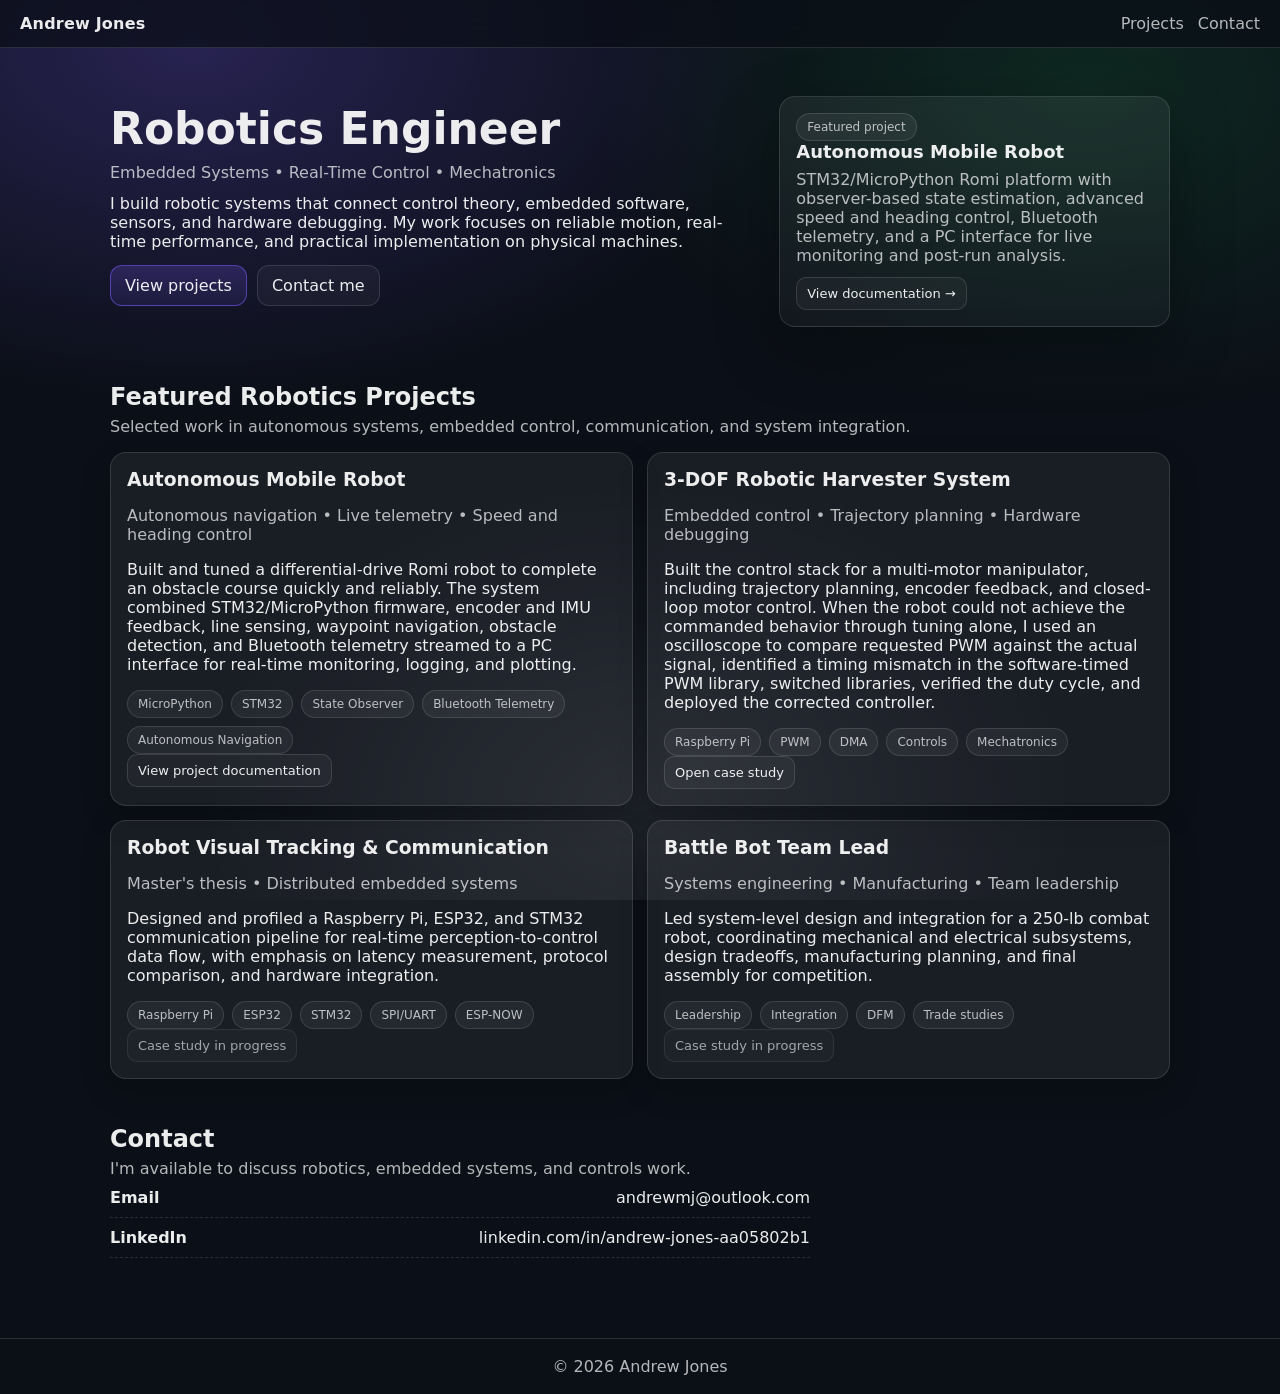
==== index.html @ 6e45a494 "updated files" ====
<!doctype html>
<html lang="en">
<head>
  <meta charset="utf-8" />
  <meta name="viewport" content="width=device-width, initial-scale=1" />
  <title>Andrew Jones — Robotics Engineer</title>
  <meta name="description" content="Andrew Jones robotics portfolio covering embedded systems, real-time control, autonomous mobile robots, and mechatronics projects." />
  <link rel="icon" href="favicon.svg" type="image/svg+xml" />
  <link rel="stylesheet" href="styles.css" />
  <style>
    .project-link,
    .hero-card-link {
      color: inherit;
      text-decoration: none;
      display: block;
      cursor: pointer;
      transition: transform 180ms ease, border-color 180ms ease, background 180ms ease, box-shadow 180ms ease;
    }

    .project-link:hover,
    .project-link:focus-visible,
    .hero-card-link:hover,
    .hero-card-link:focus-visible {
      transform: translateY(-6px);
      border-color: rgba(255, 255, 255, 0.28);
      background: rgba(255, 255, 255, 0.08);
      box-shadow: 0 18px 45px rgba(0, 0, 0, 0.28);
      outline: none;
    }

    .project-link .btn,
    .hero-card-link .btn {
      pointer-events: none;
    }
  </style>
  <script defer src="site.js"></script>
</head>
<body>
  <header class="nav">
    <a class="brand" href="./">Andrew Jones</a>
    <nav class="navlinks" aria-label="Primary navigation">
      <a href="#projects">Projects</a>
      <a href="#contact">Contact</a>
    </nav>
  </header>

  <main>
    <section class="hero">
      <div class="hero-text">
        <h1>Robotics Engineer</h1>
        <p class="subhead">Embedded Systems • Real-Time Control • Mechatronics</p>
        <p class="lede">
          I build robotic systems that connect control theory, embedded software, sensors, and hardware debugging.
          My work focuses on reliable motion, real-time performance, and practical implementation on physical machines.
        </p>
        <div class="cta-row">
          <a class="btn primary" href="#projects">View projects</a>
          <a class="btn" href="mailto:andrewmj@outlook.com">Contact me</a>
        </div>
      </div>
      <a class="hero-card hero-card-link" href="https://term-project-me-405.readthedocs.io/en/latest/index.html" target="_blank" rel="noopener noreferrer" aria-label="View autonomous mobile robot documentation">
        <div class="pill">Featured project</div>
        <h2 class="card-title">Autonomous Mobile Robot</h2>
        <p class="card-body">
          STM32/MicroPython Romi platform with observer-based state estimation, advanced speed and heading control,
          Bluetooth telemetry, and a PC interface for live monitoring and post-run analysis.
        </p>
        <span class="btn small">View documentation →</span>
      </a>
    </section>

    <section id="projects" class="section">
      <div class="section-head">
        <h2>Featured Robotics Projects</h2>
        <p class="muted">Selected work in autonomous systems, embedded control, communication, and system integration.</p>
      </div>

      <div class="grid">
        <a class="project featured-project project-link" href="https://term-project-me-405.readthedocs.io/en/latest/index.html" target="_blank" rel="noopener noreferrer" aria-label="View autonomous mobile robot documentation">
          <div class="project-top">
            <h3>Autonomous Mobile Robot</h3>
            <p class="muted">Autonomous navigation • Live telemetry • Speed and heading control</p>
          </div>
          <p>
            Built and tuned a differential-drive Romi robot to complete an obstacle course quickly and reliably.
            The system combined STM32/MicroPython firmware, encoder and IMU feedback, line sensing, waypoint navigation,
            obstacle detection, and Bluetooth telemetry streamed to a PC interface for real-time monitoring, logging, and plotting.
          </p>
          <div class="tags">
            <span>MicroPython</span><span>STM32</span><span>State Observer</span><span>Bluetooth Telemetry</span><span>Autonomous Navigation</span>
          </div>
          <span class="btn small">View project documentation</span>
        </a>

        <a class="project project-link" href="harvester.html" aria-label="Open 3-DOF robotic harvester case study">
          <div class="project-top">
            <h3>3-DOF Robotic Harvester System</h3>
            <p class="muted">Embedded control • Trajectory planning • Hardware debugging</p>
          </div>
          <p>
            Built the control stack for a multi-motor manipulator, including trajectory planning, encoder feedback,
            and closed-loop motor control. When the robot could not achieve the commanded behavior through tuning alone,
            I used an oscilloscope to compare requested PWM against the actual signal, identified a timing mismatch in the
            software-timed PWM library, switched libraries, verified the duty cycle, and deployed the corrected controller.
          </p>
          <div class="tags">
            <span>Raspberry Pi</span><span>PWM</span><span>DMA</span><span>Controls</span><span>Mechatronics</span>
          </div>
          <span class="btn small">Open case study</span>
        </a>

        <article class="project">
          <div class="project-top">
            <h3>Robot Visual Tracking & Communication</h3>
            <p class="muted">Master's thesis • Distributed embedded systems</p>
          </div>
          <p>
            Designed and profiled a Raspberry Pi, ESP32, and STM32 communication pipeline for real-time perception-to-control
            data flow, with emphasis on latency measurement, protocol comparison, and hardware integration.
          </p>
          <div class="tags">
            <span>Raspberry Pi</span><span>ESP32</span><span>STM32</span><span>SPI/UART</span><span>ESP-NOW</span>
          </div>
          <a class="btn small disabled" href="#" aria-disabled="true">Case study in progress</a>
        </article>

        <article class="project">
          <div class="project-top">
            <h3>Battle Bot Team Lead</h3>
            <p class="muted">Systems engineering • Manufacturing • Team leadership</p>
          </div>
          <p>
            Led system-level design and integration for a 250-lb combat robot, coordinating mechanical and electrical
            subsystems, design tradeoffs, manufacturing planning, and final assembly for competition.
          </p>
          <div class="tags">
            <span>Leadership</span><span>Integration</span><span>DFM</span><span>Trade studies</span>
          </div>
          <a class="btn small disabled" href="#" aria-disabled="true">Case study in progress</a>
        </article>
      </div>
    </section>

    <section id="contact" class="section">
      <div class="section-head">
        <h2>Contact</h2>
        <p class="muted">I'm available to discuss robotics, embedded systems, and controls work.</p>
      </div>
      <div class="contact">
        <div class="contact-row"><span class="label">Email</span><a href="mailto:andrewmj@outlook.com">andrewmj@outlook.com</a></div>
        <div class="contact-row"><span class="label">LinkedIn</span><a href="https://www.linkedin.com/in/andrew-jones-aa05802b1/" target="_blank" rel="noopener noreferrer">linkedin.com/in/andrew-jones-aa05802b1</a></div>
      </div>
    </section>
  </main>

  <footer class="footer">
    <span class="muted">© <span id="year"></span> Andrew Jones</span>
  </footer>
</body>
</html>
---- styles.css ----
:root{
  --bg: #0b0f17;
  --panel: rgba(255,255,255,.06);
  --panel2: rgba(255,255,255,.09);
  --text: rgba(255,255,255,.92);
  --muted: rgba(255,255,255,.70);
  --border: rgba(255,255,255,.12);
  --accent: #7c5cff;
  --accent2: #22c55e;
  --shadow: 0 20px 60px rgba(0,0,0,.35);
}

*{ box-sizing: border-box; }
html,body{ height: 100%; }
body{
  margin: 0;
  font-family: ui-sans-serif, system-ui, -apple-system, Segoe UI, Roboto, Helvetica, Arial, "Apple Color Emoji", "Segoe UI Emoji";
  color: var(--text);
  background:
    radial-gradient(1000px 600px at 15% 5%, rgba(124,92,255,.25), transparent 60%),
    radial-gradient(900px 600px at 85% 10%, rgba(34,197,94,.14), transparent 55%),
    radial-gradient(800px 600px at 50% 90%, rgba(255,255,255,.08), transparent 55%),
    var(--bg);
  background-repeat: no-repeat;
  background-attachment: fixed;
  background-size: 100vw 100vh, 100vw 100vh, 100vw 100vh, auto;
  min-height: 100%;
}

a{ color: inherit; text-decoration: none; }
a:hover{ text-decoration: underline; }

.nav{
  position: sticky;
  top: 0;
  z-index: 20;
  display: flex;
  align-items: center;
  justify-content: space-between;
  padding: 14px 20px;
  border-bottom: 1px solid var(--border);
  background: rgba(11,15,23,.72);
  backdrop-filter: blur(14px);
}
.brand{ font-weight: 700; letter-spacing: .2px; }
.navlinks{ display: flex; gap: 14px; }
.navlinks a{ color: var(--muted); }
.navlinks a:hover{ color: var(--text); text-decoration: none; }

main{ max-width: 1100px; margin: 0 auto; padding: 26px 20px 80px; }

.hero{
  display: grid;
  grid-template-columns: 1.25fr .75fr;
  gap: 18px;
  align-items: start;
  padding: 22px 0 10px;
}
.hero-tight{ padding-top: 12px; }
@media (max-width: 900px){
  .hero{ grid-template-columns: 1fr; }
}

h1{ margin: 10px 0 10px; font-size: 44px; line-height: 1.06; }
@media (max-width: 520px){
  h1{ font-size: 36px; }
}

.subhead{ margin: 0 0 12px; color: var(--muted); }
.lede{ margin: 0; color: var(--text); max-width: 62ch; }

.hero-card{
  border: 1px solid var(--border);
  background: linear-gradient(180deg, var(--panel), rgba(255,255,255,.03));
  border-radius: 16px;
  padding: 16px;
  box-shadow: var(--shadow);
}

.section{ margin-top: 46px; }
.section-head h2{ margin: 0 0 6px; font-size: 24px; }
.section-head p{ margin: 0; }

.grid{
  margin-top: 16px;
  display: grid;
  grid-template-columns: repeat(2, minmax(0,1fr));
  gap: 14px;
}
@media (max-width: 860px){
  .grid{ grid-template-columns: 1fr; }
}

.project, .panel{
  border: 1px solid var(--border);
  background: var(--panel);
  border-radius: 16px;
  padding: 16px;
}
.project{ box-shadow: 0 12px 30px rgba(0,0,0,.18); }
.project-top{ margin-bottom: 8px; }
.project-top h3{ margin: 0 0 4px; }

.card-title{ margin: 0 0 8px; font-size: 18px; }
.card-body{ margin: 0 0 12px; color: var(--muted); }

.pill{
  display: inline-flex;
  align-items: center;
  gap: 8px;
  padding: 6px 10px;
  border: 1px solid var(--border);
  border-radius: 999px;
  background: rgba(255,255,255,.06);
  color: var(--muted);
  font-size: 12px;
}

.tags{
  margin-top: 10px;
  display: flex;
  flex-wrap: wrap;
  gap: 8px;
}
.tags span{
  font-size: 12px;
  padding: 6px 10px;
  border-radius: 999px;
  border: 1px solid var(--border);
  background: rgba(255,255,255,.05);
  color: var(--muted);
}

.btn{
  display: inline-flex;
  align-items: center;
  justify-content: center;
  padding: 10px 14px;
  border-radius: 12px;
  border: 1px solid var(--border);
  background: rgba(255,255,255,.04);
  color: var(--text);
  text-decoration: none;
  cursor: pointer;
}
.btn:hover{ background: rgba(255,255,255,.07); text-decoration: none; }
.btn.primary{
  border-color: rgba(124,92,255,.55);
  background: linear-gradient(180deg, rgba(124,92,255,.22), rgba(124,92,255,.10));
}
.btn.small{ padding: 8px 10px; border-radius: 10px; font-size: 13px; }
.btn.disabled{ opacity: .55; pointer-events: none; }

.cta-row{ display: flex; gap: 10px; flex-wrap: wrap; margin-top: 14px; }

.muted{ color: var(--muted); }
.small{ font-size: 13px; }

.footer{
  border-top: 1px solid var(--border);
  padding: 18px 20px;
  text-align: center;
  background: rgba(11,15,23,.55);
}

.contact{ max-width: 700px; }
.contact-row{ display: flex; justify-content: space-between; padding: 10px 0; border-bottom: 1px dashed rgba(255,255,255,.12); }
.label{ font-weight: 600; }

.two-col{ display: grid; grid-template-columns: repeat(2, minmax(0,1fr)); gap: 14px; margin-top: 16px; }
@media (max-width: 860px){ .two-col{ grid-template-columns: 1fr; } }

.bullets{ margin: 0; padding-left: 18px; color: var(--muted); }
.bullets li{ margin: 8px 0; }

.row{ display: flex; gap: 10px; align-items: center; flex-wrap: wrap; }
.row-between{ display: flex; justify-content: space-between; align-items: center; gap: 12px; flex-wrap: wrap; }

.video{
  width: 100%;
  margin-top: 10px;
  border-radius: 14px;
  border: 1px solid var(--border);
  background: rgba(0,0,0,.25);
}

.gallery{
  margin-top: 12px;
  display: grid;
  grid-template-columns: repeat(3, minmax(0,1fr));
  gap: 10px;
}
@media (max-width: 900px){ .gallery{ grid-template-columns: repeat(2, minmax(0,1fr)); } }
@media (max-width: 520px){ .gallery{ grid-template-columns: 1fr; } }

.thumb{
  border-radius: 14px;
  overflow: hidden;
  border: 1px solid var(--border);
  background: rgba(255,255,255,.03);
  cursor: zoom-in;
  min-height: 120px;
  display: grid;
  place-items: center;
}
.thumb canvas, .thumb img{ width: 100%; height: auto; display: block; }
.thumb .thumbcap{ padding: 8px 10px; font-size: 12px; color: var(--muted); border-top: 1px solid rgba(255,255,255,.10); }

.modal{ position: fixed; inset: 0; display: none; }
.modal[aria-hidden="false"]{ display: block; }
.modal-backdrop{ position: absolute; inset: 0; background: rgba(0,0,0,.55); }
.modal-content{
  position: relative;
  max-width: min(1100px, 92vw);
  margin: 6vh auto;
  background: rgba(11,15,23,.92);
  border: 1px solid var(--border);
  border-radius: 16px;
  padding: 14px;
  box-shadow: var(--shadow);
}
.modal-content img{ width: 100%; height: auto; border-radius: 12px; border: 1px solid rgba(255,255,255,.10); background: rgba(0,0,0,.2); }
.modal-close{
  position: absolute;
  top: 10px;
  right: 10px;
  width: 40px;
  height: 40px;
  border-radius: 12px;
  border: 1px solid var(--border);
  background: rgba(255,255,255,.06);
  color: var(--text);
  font-size: 22px;
  cursor: pointer;
}
.modal-close:hover{ background: rgba(255,255,255,.10); }

.gallery-grid{
  margin-top: 12px;
  display: grid;
  grid-template-columns: repeat(3, minmax(0,1fr));
  gap: 14px;
}
@media (max-width: 900px){ .gallery-grid{ grid-template-columns: repeat(2, minmax(0,1fr)); } }
@media (max-width: 520px){ .gallery-grid{ grid-template-columns: 1fr; } }

.gallery-item{
  border: 1px solid var(--border);
  border-radius: 12px;
  overflow: hidden;
  background: rgba(255,255,255,.03);
  display: flex;
  flex-direction: column;
}

.gallery-item img{
  width: 100%;
  height: 180px;
  object-fit: cover;
  display: block;
}

.gallery-caption{
  padding: 10px;
  font-size: 12px;
  line-height: 1.5;
  color: var(--muted);
  flex-grow: 1;
  display: flex;
  align-items: center;
}

.gallery-caption b{
  color: var(--text);
}

/* Harvester case study additions */
.case-kicker {
  color: #5eead4;
  font-weight: 800;
  letter-spacing: .11em;
  text-transform: uppercase;
  font-size: .78rem;
  margin-bottom: .85rem;
}

.hero-proof {
  display: grid;
  grid-template-columns: repeat(4, minmax(0, 1fr));
  gap: .75rem;
  margin-top: 1.25rem;
}

.proof-card {
  border: 1px solid var(--border);
  border-radius: 16px;
  padding: 1rem;
  background: rgba(255,255,255,.035);
}

.proof-num {
  display: block;
  color: #5eead4;
  font-size: 1.55rem;
  font-weight: 850;
  line-height: 1;
}

.proof-label {
  display: block;
  margin-top: .35rem;
  color: var(--muted);
  font-size: .85rem;
}

.case-banner {
  display: grid;
  grid-template-columns: 1.1fr .9fr;
  gap: 1rem;
  align-items: stretch;
  margin-top: 1.25rem;
}

.case-banner img,
.case-media img,
.diagram-img {
  width: 100%;
  height: auto;
  display: block;
  border-radius: 16px;
  border: 1px solid var(--border);
  background: rgba(255,255,255,.02);
}

.case-banner .panel { margin: 0; }

.impact-grid {
  display: grid;
  grid-template-columns: repeat(3, minmax(0, 1fr));
  gap: 1rem;
  margin-top: 16px;
}

.impact-card {
  border: 1px solid var(--border);
  border-radius: 18px;
  background: rgba(255,255,255,.035);
  padding: 1.15rem;
}

.impact-card h3 { margin-top: 0; }

.role-list { display: grid; gap: .7rem; }

.role-item {
  display: grid;
  grid-template-columns: 160px 1fr;
  gap: 1rem;
  padding: .9rem;
  border: 1px solid var(--border);
  border-radius: 14px;
  background: rgba(255,255,255,.025);
}

.role-item b { color: #5eead4; }

.diagram-panel { overflow: hidden; }
.diagram-panel .diagram-img { padding: 0; }

.code-callout {
  display: grid;
  grid-template-columns: 1fr 1fr;
  gap: 1rem;
  align-items: start;
}

pre.code-snippet {
  margin: 0;
  padding: 1rem;
  overflow-x: auto;
  border: 1px solid var(--border);
  border-radius: 16px;
  background: rgba(0,0,0,.33);
  color: #e7f5ff;
  font-size: .88rem;
  line-height: 1.45;
}

.timeline {
  display: grid;
  grid-template-columns: repeat(5, minmax(0, 1fr));
  gap: .75rem;
  margin-top: .75rem;
}

.timeline-step {
  padding: .9rem;
  border: 1px solid var(--border);
  border-radius: 14px;
  background: linear-gradient(180deg, rgba(94,234,212,.08), rgba(255,255,255,.02));
}

.timeline-step span {
  color: #5eead4;
  font-weight: 800;
}

.media-actions {
  display: flex;
  flex-wrap: wrap;
  gap: .65rem;
  margin: .85rem 0 1rem;
}

.media-gallery {
  display: grid;
  grid-template-columns: repeat(auto-fit, minmax(190px, 1fr));
  gap: .85rem;
}

.thumbcap {
  padding: .7rem;
  color: var(--muted);
  font-size: .86rem;
}

.btn.disabled,
.btn[disabled] {
  opacity: .65;
  cursor: wait;
}

@media (max-width: 900px) {
  .hero-proof,
  .impact-grid,
  .timeline,
  .case-banner,
  .code-callout {
    grid-template-columns: 1fr;
  }

  .role-item { grid-template-columns: 1fr; }
}
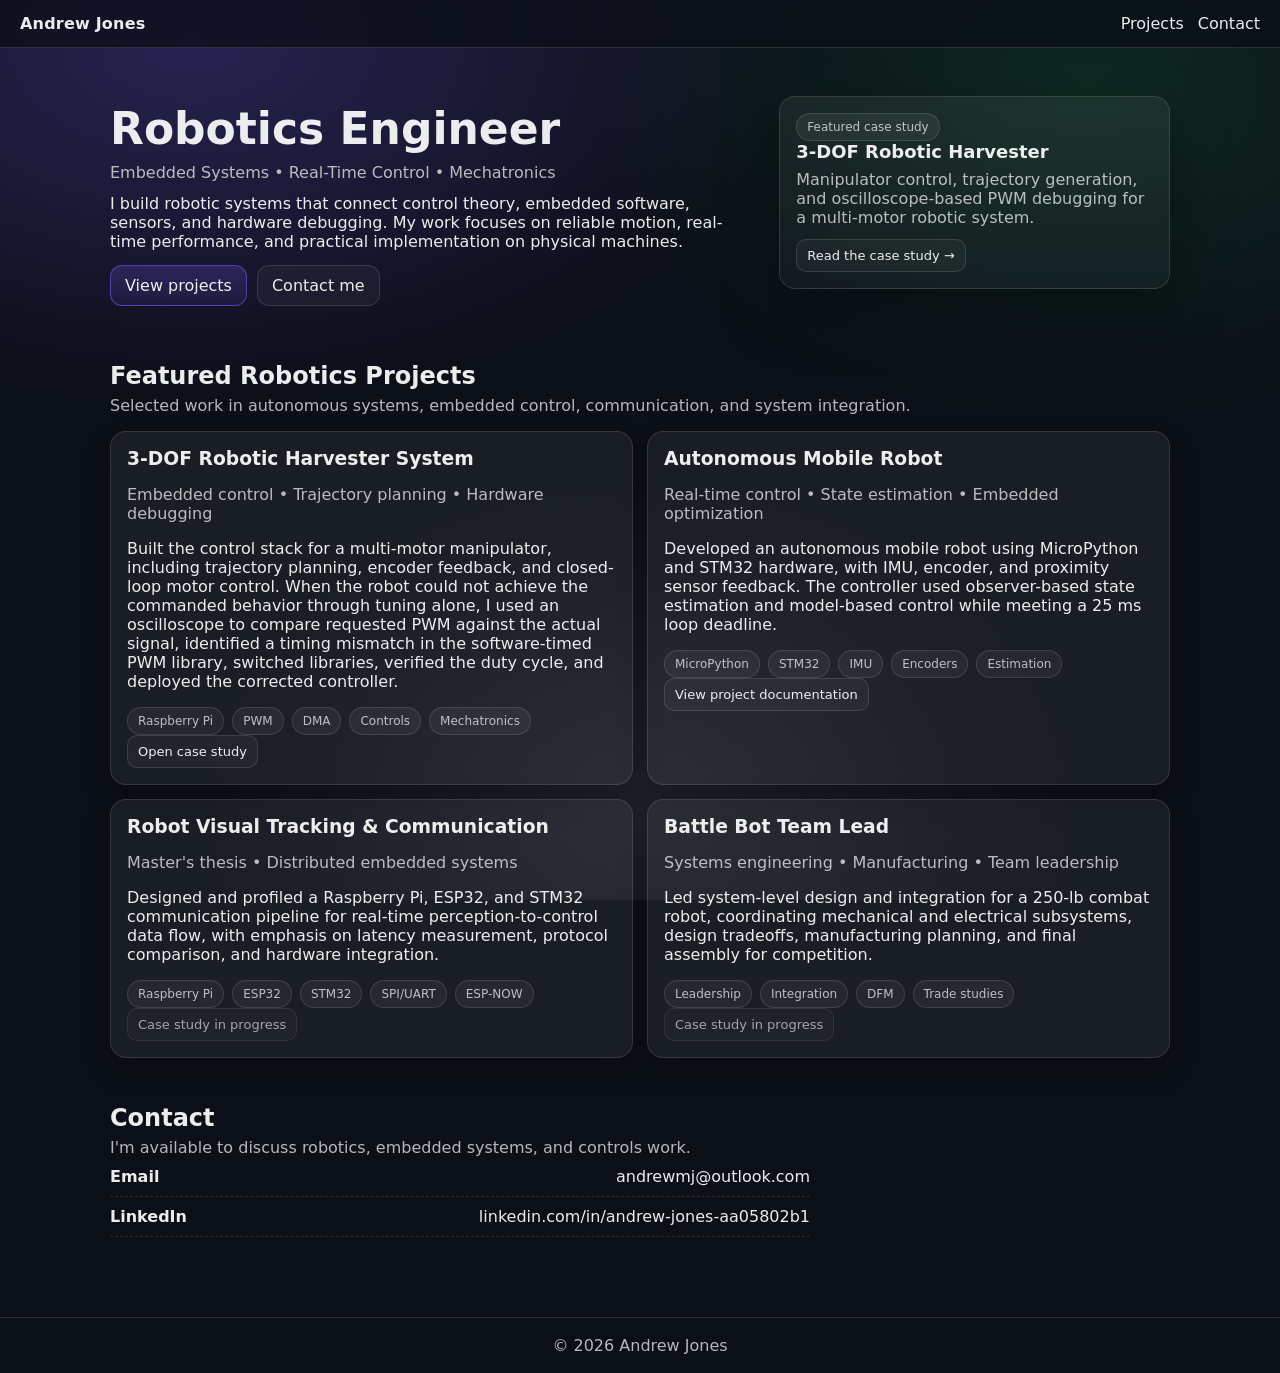
==== commit f94a1964: "updated files" ====
--- a/index.html
+++ b/index.html
@@ -3,36 +3,10 @@
 <head>
   <meta charset="utf-8" />
   <meta name="viewport" content="width=device-width, initial-scale=1" />
-  <title>Andrew Jones — Robotics Engineer</title>
+  <title>Andrew Jones — Robotics Portfolio</title>
   <meta name="description" content="Andrew Jones robotics portfolio covering embedded systems, real-time control, autonomous mobile robots, and mechatronics projects." />
   <link rel="icon" href="favicon.svg" type="image/svg+xml" />
   <link rel="stylesheet" href="styles.css" />
-  <style>
-    .project-link,
-    .hero-card-link {
-      color: inherit;
-      text-decoration: none;
-      display: block;
-      cursor: pointer;
-      transition: transform 180ms ease, border-color 180ms ease, background 180ms ease, box-shadow 180ms ease;
-    }
-
-    .project-link:hover,
-    .project-link:focus-visible,
-    .hero-card-link:hover,
-    .hero-card-link:focus-visible {
-      transform: translateY(-6px);
-      border-color: rgba(255, 255, 255, 0.28);
-      background: rgba(255, 255, 255, 0.08);
-      box-shadow: 0 18px 45px rgba(0, 0, 0, 0.28);
-      outline: none;
-    }
-
-    .project-link .btn,
-    .hero-card-link .btn {
-      pointer-events: none;
-    }
-  </style>
   <script defer src="site.js"></script>
 </head>
 <body>
@@ -58,15 +32,14 @@
           <a class="btn" href="mailto:andrewmj@outlook.com">Contact me</a>
         </div>
       </div>
-      <a class="hero-card hero-card-link" href="https://term-project-me-405.readthedocs.io/en/latest/index.html" target="_blank" rel="noopener noreferrer" aria-label="View autonomous mobile robot documentation">
-        <div class="pill">Featured project</div>
-        <h2 class="card-title">Autonomous Mobile Robot</h2>
+      <div class="hero-card">
+        <div class="pill">Featured case study</div>
+        <h2 class="card-title">3-DOF Robotic Harvester</h2>
         <p class="card-body">
-          STM32/MicroPython Romi platform with observer-based state estimation, advanced speed and heading control,
-          Bluetooth telemetry, and a PC interface for live monitoring and post-run analysis.
+          Manipulator control, trajectory generation, and oscilloscope-based PWM debugging for a multi-motor robotic system.
         </p>
-        <span class="btn small">View documentation →</span>
-      </a>
+        <a class="btn small" href="harvester.html">Read the case study →</a>
+      </div>
     </section>
 
     <section id="projects" class="section">
@@ -76,23 +49,7 @@
       </div>
 
       <div class="grid">
-        <a class="project featured-project project-link" href="https://term-project-me-405.readthedocs.io/en/latest/index.html" target="_blank" rel="noopener noreferrer" aria-label="View autonomous mobile robot documentation">
-          <div class="project-top">
-            <h3>Autonomous Mobile Robot</h3>
-            <p class="muted">Autonomous navigation • Live telemetry • Speed and heading control</p>
-          </div>
-          <p>
-            Built and tuned a differential-drive Romi robot to complete an obstacle course quickly and reliably.
-            The system combined STM32/MicroPython firmware, encoder and IMU feedback, line sensing, waypoint navigation,
-            obstacle detection, and Bluetooth telemetry streamed to a PC interface for real-time monitoring, logging, and plotting.
-          </p>
-          <div class="tags">
-            <span>MicroPython</span><span>STM32</span><span>State Observer</span><span>Bluetooth Telemetry</span><span>Autonomous Navigation</span>
-          </div>
-          <span class="btn small">View project documentation</span>
-        </a>
-
-        <a class="project project-link" href="harvester.html" aria-label="Open 3-DOF robotic harvester case study">
+        <article class="project">
           <div class="project-top">
             <h3>3-DOF Robotic Harvester System</h3>
             <p class="muted">Embedded control • Trajectory planning • Hardware debugging</p>
@@ -106,8 +63,24 @@
           <div class="tags">
             <span>Raspberry Pi</span><span>PWM</span><span>DMA</span><span>Controls</span><span>Mechatronics</span>
           </div>
-          <span class="btn small">Open case study</span>
-        </a>
+          <a class="btn small" href="harvester.html">Open case study</a>
+        </article>
+
+        <article class="project">
+          <div class="project-top">
+            <h3>Autonomous Mobile Robot</h3>
+            <p class="muted">Real-time control • State estimation • Embedded optimization</p>
+          </div>
+          <p>
+            Developed an autonomous mobile robot using MicroPython and STM32 hardware, with IMU, encoder, and proximity
+            sensor feedback. The controller used observer-based state estimation and model-based control while meeting a
+            25 ms loop deadline.
+          </p>
+          <div class="tags">
+            <span>MicroPython</span><span>STM32</span><span>IMU</span><span>Encoders</span><span>Estimation</span>
+          </div>
+          <a class="btn small" href="https://term-project-me-405.readthedocs.io/en/latest/index.html" target="_blank" rel="noopener noreferrer">View project documentation</a>
+        </article>
 
         <article class="project">
           <div class="project-top">
--- a/styles.css
+++ b/styles.css
@@ -44,7 +44,7 @@
 }
 .brand{ font-weight: 700; letter-spacing: .2px; }
 .navlinks{ display: flex; gap: 14px; }
-.navlinks a{ color: var(--muted); }
+.navlinks a{ color: var(--text); }
 .navlinks a:hover{ color: var(--text); text-decoration: none; }
 
 main{ max-width: 1100px; margin: 0 auto; padding: 26px 20px 80px; }
@@ -441,3 +441,37 @@
 
   .role-item { grid-template-columns: 1fr; }
 }
+/* Clickable project cards */
+.project-link,
+.hero-card-link {
+  color: inherit;
+  text-decoration: none;
+  display: block;
+  cursor: pointer;
+  transition: transform 180ms ease, border-color 180ms ease, background 180ms ease, box-shadow 180ms ease;
+}
+
+.project-link:hover,
+.project-link:focus-visible,
+.hero-card-link:hover,
+.hero-card-link:focus-visible {
+  transform: translateY(-6px);
+  border-color: rgba(255, 255, 255, 0.28);
+  background: rgba(255, 255, 255, 0.08);
+  box-shadow: 0 18px 45px rgba(0, 0, 0, 0.28);
+  outline: none;
+  text-decoration: none;
+}
+
+.project-link:hover *,
+.project-link:focus-visible *,
+.hero-card-link:hover *,
+.hero-card-link:focus-visible * {
+  text-decoration: none;
+}
+
+.project-link .btn,
+.hero-card-link .btn {
+  pointer-events: none;
+}
+
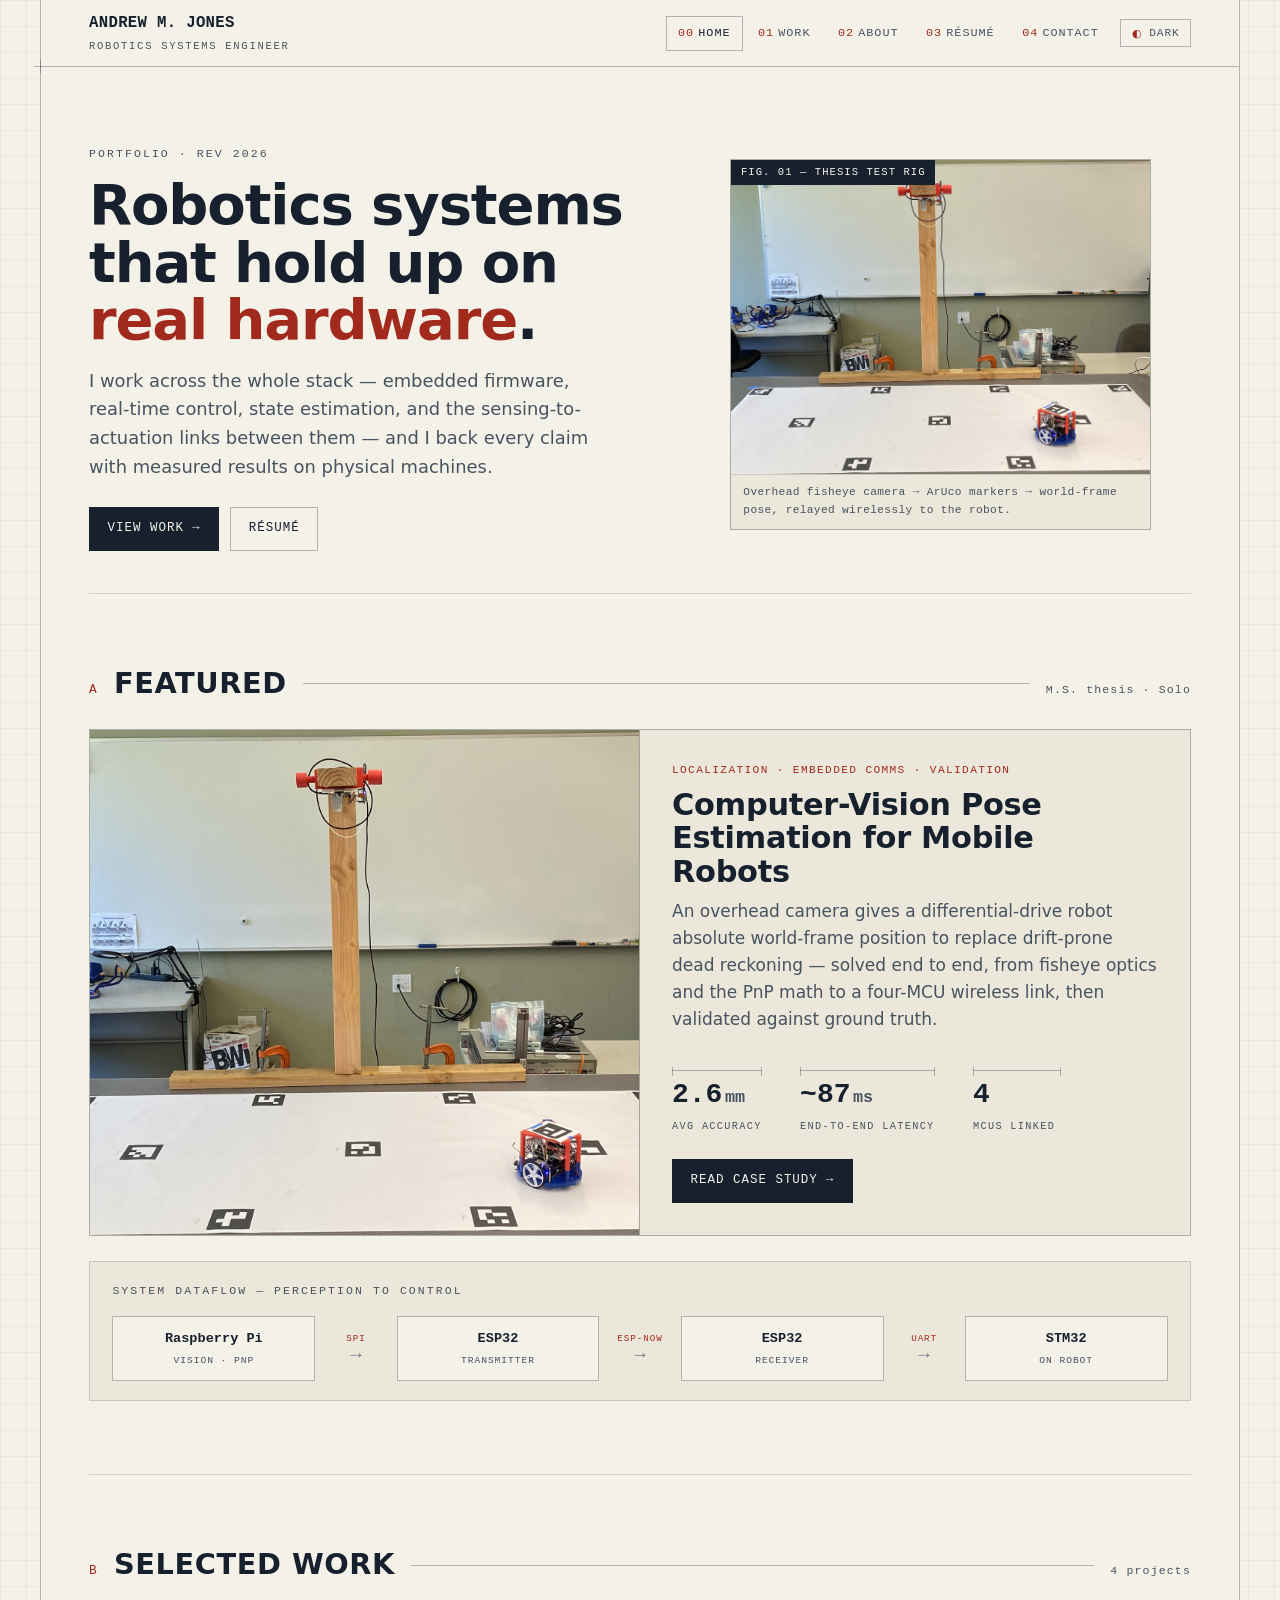
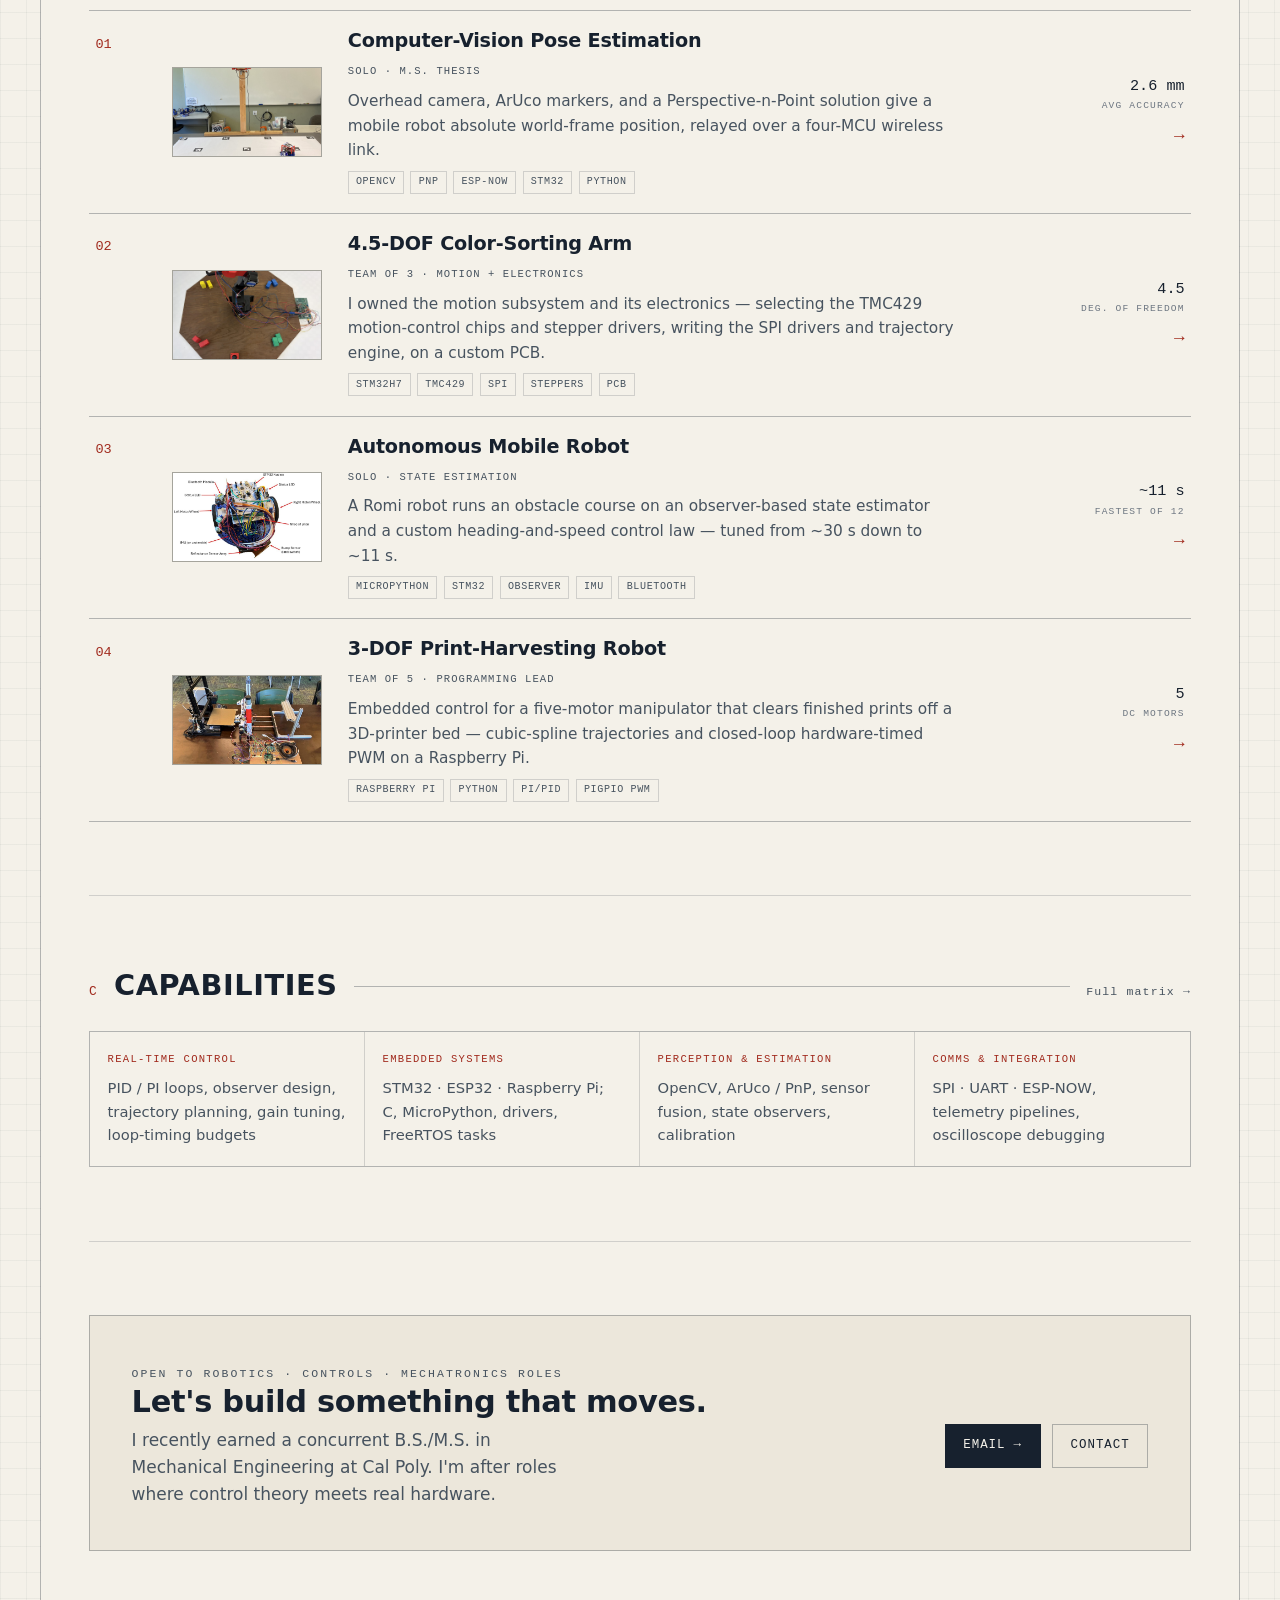
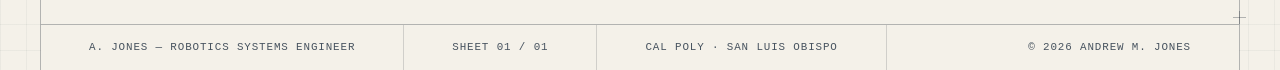
==== commit 7c8b0451: "Claude rebuild" ====
--- a/index.html
+++ b/index.html
@@ -3,131 +3,227 @@
 <head>
   <meta charset="utf-8" />
   <meta name="viewport" content="width=device-width, initial-scale=1" />
-  <title>Andrew Jones — Robotics Portfolio</title>
-  <meta name="description" content="Andrew Jones robotics portfolio covering embedded systems, real-time control, autonomous mobile robots, and mechatronics projects." />
+  <title>Andrew M. Jones — Robotics Systems Engineer</title>
+  <meta name="description" content="Andrew M. Jones is a robotics systems engineer working across embedded firmware, real-time control, state estimation, and sensing-to-actuation integration — validated on real hardware." />
   <link rel="icon" href="favicon.svg" type="image/svg+xml" />
-  <link rel="stylesheet" href="styles.css" />
-  <script defer src="site.js"></script>
+  <link rel="apple-touch-icon" href="apple-touch-icon.png" />
+  <link rel="stylesheet" href="assets/css/site.css" />
+  <script>
+    /* set theme before paint to avoid a flash */
+    (function () {
+      try {
+        var t = localStorage.getItem("theme");
+        if (t === "dark" || t === "light") document.documentElement.setAttribute("data-theme", t);
+      } catch (e) {}
+    })();
+  </script>
+  <script defer src="assets/js/site.js"></script>
 </head>
 <body>
-  <header class="nav">
-    <a class="brand" href="./">Andrew Jones</a>
-    <nav class="navlinks" aria-label="Primary navigation">
-      <a href="#projects">Projects</a>
-      <a href="#contact">Contact</a>
-    </nav>
-  </header>
-
-  <main>
-    <section class="hero">
-      <div class="hero-text">
-        <h1>Robotics Engineer</h1>
-        <p class="subhead">Embedded Systems • Real-Time Control • Mechatronics</p>
-        <p class="lede">
-          I build robotic systems that connect control theory, embedded software, sensors, and hardware debugging.
-          My work focuses on reliable motion, real-time performance, and practical implementation on physical machines.
-        </p>
-        <div class="cta-row">
-          <a class="btn primary" href="#projects">View projects</a>
-          <a class="btn" href="mailto:andrewmj@outlook.com">Contact me</a>
-        </div>
+  <a class="skip-link" href="#main">Skip to content</a>
+
+  <div class="sheet">
+    <header class="titleblock">
+      <div class="tb-id">
+        <span class="tb-name">Andrew M. Jones</span>
+        <span class="tb-role">Robotics Systems Engineer</span>
       </div>
-      <div class="hero-card">
-        <div class="pill">Featured case study</div>
-        <h2 class="card-title">3-DOF Robotic Harvester</h2>
-        <p class="card-body">
-          Manipulator control, trajectory generation, and oscilloscope-based PWM debugging for a multi-motor robotic system.
-        </p>
-        <a class="btn small" href="harvester.html">Read the case study →</a>
-      </div>
-    </section>
-
-    <section id="projects" class="section">
-      <div class="section-head">
-        <h2>Featured Robotics Projects</h2>
-        <p class="muted">Selected work in autonomous systems, embedded control, communication, and system integration.</p>
-      </div>
-
-      <div class="grid">
-        <article class="project">
-          <div class="project-top">
-            <h3>3-DOF Robotic Harvester System</h3>
-            <p class="muted">Embedded control • Trajectory planning • Hardware debugging</p>
-          </div>
-          <p>
-            Built the control stack for a multi-motor manipulator, including trajectory planning, encoder feedback,
-            and closed-loop motor control. When the robot could not achieve the commanded behavior through tuning alone,
-            I used an oscilloscope to compare requested PWM against the actual signal, identified a timing mismatch in the
-            software-timed PWM library, switched libraries, verified the duty cycle, and deployed the corrected controller.
-          </p>
-          <div class="tags">
-            <span>Raspberry Pi</span><span>PWM</span><span>DMA</span><span>Controls</span><span>Mechatronics</span>
-          </div>
-          <a class="btn small" href="harvester.html">Open case study</a>
+      <nav class="tb-nav" aria-label="Primary">
+        <a href="index.html" aria-current="page"><span class="n">00</span>Home</a>
+        <a href="#work"><span class="n">01</span>Work</a>
+        <a href="about.html"><span class="n">02</span>About</a>
+        <a href="resume.html"><span class="n">03</span>Résumé</a>
+        <a href="contact.html"><span class="n">04</span>Contact</a>
+        <button class="tt" type="button" data-theme-toggle aria-pressed="false" title="Toggle light / dark">
+          <span class="tt-ico" aria-hidden="true">◐</span><span class="tt-label">Dark</span>
+        </button>
+      </nav>
+    </header>
+
+    <main id="main" class="wrap">
+
+      <!-- ===== HERO ===== -->
+      <section class="hero" aria-labelledby="hero-h">
+        <div class="hero-grid">
+          <div class="hero-copy">
+            <span class="eyebrow">Portfolio · Rev 2026</span>
+            <h1 id="hero-h">Robotics systems that hold up on <span class="u">real hardware</span>.</h1>
+            <p class="lede">
+              I work across the whole stack — embedded firmware, real-time control, state estimation, and the
+              sensing-to-actuation links between them — and I back every claim with measured results on physical machines.
+            </p>
+            <div class="cta-row">
+              <a class="btn primary" href="#work">View work <span class="arw" aria-hidden="true">→</span></a>
+              <a class="btn" href="resume.html">Résumé</a>
+            </div>
+          </div>
+          <figure class="figure">
+            <span class="figtag">Fig. 01 — Thesis test rig</span>
+            <img src="assets/img/pose-estimation/rig-hero.jpg" width="1800" height="1350"
+                 alt="Overhead camera on a wooden stand looking down at a marker-covered track, with a Romi robot carrying an ArUco marker cube." />
+            <figcaption>Overhead fisheye camera → ArUco markers → world-frame pose, relayed wirelessly to the robot.</figcaption>
+          </figure>
+        </div>
+      </section>
+
+      <!-- ===== FEATURED ===== -->
+      <section class="section" id="featured" aria-labelledby="feat-h">
+        <div class="section-head">
+          <span class="section-num">A</span>
+          <h2 class="section-title" id="feat-h">Featured</h2>
+          <span class="section-rule" aria-hidden="true"></span>
+          <span class="section-meta">M.S. thesis · Solo</span>
+        </div>
+
+        <article class="feature">
+          <div class="fig-side">
+            <img src="assets/img/pose-estimation/rig-hero.jpg" width="1800" height="1350"
+                 alt="The pose-estimation test rig: overhead camera stand, marker board, and Romi robot." />
+          </div>
+          <div class="body">
+            <span class="role">Localization · Embedded comms · Validation</span>
+            <h3>Computer-Vision Pose Estimation for Mobile Robots</h3>
+            <p class="muted">
+              An overhead camera gives a differential-drive robot absolute world-frame position to replace drift-prone
+              dead reckoning — solved end to end, from fisheye optics and the PnP math to a four-MCU wireless link,
+              then validated against ground truth.
+            </p>
+            <div class="metrics" aria-label="Key results">
+              <div class="metric"><span class="val">2.6<span class="unit">mm</span></span><span class="lbl">Avg accuracy</span></div>
+              <div class="metric"><span class="val">~87<span class="unit">ms</span></span><span class="lbl">End-to-end latency</span></div>
+              <div class="metric"><span class="val">4</span><span class="lbl">MCUs linked</span></div>
+            </div>
+            <a class="btn primary" href="pose-estimation.html">Read case study <span class="arw" aria-hidden="true">→</span></a>
+          </div>
         </article>
 
-        <article class="project">
-          <div class="project-top">
-            <h3>Autonomous Mobile Robot</h3>
-            <p class="muted">Real-time control • State estimation • Embedded optimization</p>
-          </div>
-          <p>
-            Developed an autonomous mobile robot using MicroPython and STM32 hardware, with IMU, encoder, and proximity
-            sensor feedback. The controller used observer-based state estimation and model-based control while meeting a
-            25 ms loop deadline.
-          </p>
-          <div class="tags">
-            <span>MicroPython</span><span>STM32</span><span>IMU</span><span>Encoders</span><span>Estimation</span>
-          </div>
-          <a class="btn small" href="https://term-project-me-405.readthedocs.io/en/latest/index.html" target="_blank" rel="noopener noreferrer">View project documentation</a>
-        </article>
-
-        <article class="project">
-          <div class="project-top">
-            <h3>Robot Visual Tracking & Communication</h3>
-            <p class="muted">Master's thesis • Distributed embedded systems</p>
-          </div>
-          <p>
-            Designed and profiled a Raspberry Pi, ESP32, and STM32 communication pipeline for real-time perception-to-control
-            data flow, with emphasis on latency measurement, protocol comparison, and hardware integration.
-          </p>
-          <div class="tags">
-            <span>Raspberry Pi</span><span>ESP32</span><span>STM32</span><span>SPI/UART</span><span>ESP-NOW</span>
-          </div>
-          <a class="btn small disabled" href="#" aria-disabled="true">Case study in progress</a>
-        </article>
-
-        <article class="project">
-          <div class="project-top">
-            <h3>Battle Bot Team Lead</h3>
-            <p class="muted">Systems engineering • Manufacturing • Team leadership</p>
-          </div>
-          <p>
-            Led system-level design and integration for a 250-lb combat robot, coordinating mechanical and electrical
-            subsystems, design tradeoffs, manufacturing planning, and final assembly for competition.
-          </p>
-          <div class="tags">
-            <span>Leadership</span><span>Integration</span><span>DFM</span><span>Trade studies</span>
-          </div>
-          <a class="btn small disabled" href="#" aria-disabled="true">Case study in progress</a>
-        </article>
-      </div>
-    </section>
-
-    <section id="contact" class="section">
-      <div class="section-head">
-        <h2>Contact</h2>
-        <p class="muted">I'm available to discuss robotics, embedded systems, and controls work.</p>
-      </div>
-      <div class="contact">
-        <div class="contact-row"><span class="label">Email</span><a href="mailto:andrewmj@outlook.com">andrewmj@outlook.com</a></div>
-        <div class="contact-row"><span class="label">LinkedIn</span><a href="https://www.linkedin.com/in/andrew-jones-aa05802b1/" target="_blank" rel="noopener noreferrer">linkedin.com/in/andrew-jones-aa05802b1</a></div>
-      </div>
-    </section>
-  </main>
-
-  <footer class="footer">
-    <span class="muted">© <span id="year"></span> Andrew Jones</span>
-  </footer>
+        <div class="dataflow">
+          <span class="label">System dataflow — perception to control</span>
+          <div class="chain" role="img" aria-label="Data path: Raspberry Pi to ESP32 transmitter over SPI; ESP32 transmitter to ESP32 receiver over ESP-NOW wireless; ESP32 receiver to STM32 over UART.">
+            <div class="node"><span class="n-name">Raspberry Pi</span><span class="n-sub">Vision · PnP</span></div>
+            <div class="link" aria-hidden="true"><span class="lk-proto">SPI</span><span class="lk-arw">→</span></div>
+            <div class="node"><span class="n-name">ESP32</span><span class="n-sub">Transmitter</span></div>
+            <div class="link" aria-hidden="true"><span class="lk-proto">ESP-NOW</span><span class="lk-arw">→</span></div>
+            <div class="node"><span class="n-name">ESP32</span><span class="n-sub">Receiver</span></div>
+            <div class="link" aria-hidden="true"><span class="lk-proto">UART</span><span class="lk-arw">→</span></div>
+            <div class="node"><span class="n-name">STM32</span><span class="n-sub">On robot</span></div>
+          </div>
+        </div>
+      </section>
+
+      <!-- ===== SELECTED WORK ===== -->
+      <section class="section" id="work" aria-labelledby="work-h">
+        <div class="section-head">
+          <span class="section-num">B</span>
+          <h2 class="section-title" id="work-h">Selected work</h2>
+          <span class="section-rule" aria-hidden="true"></span>
+          <span class="section-meta">4 projects</span>
+        </div>
+
+        <div class="index-list">
+
+          <a class="index-item" href="pose-estimation.html">
+            <span class="idx">01</span>
+            <span class="thumb"><img src="assets/img/pose-estimation/rig-hero.jpg" width="1800" height="1350" alt="" loading="lazy" /></span>
+            <span class="meta">
+              <h3>Computer-Vision Pose Estimation</h3>
+              <span class="role">Solo · M.S. thesis</span>
+              <p>Overhead camera, ArUco markers, and a Perspective-n-Point solution give a mobile robot absolute world-frame position, relayed over a four-MCU wireless link.</p>
+              <span class="tags"><span>OpenCV</span><span>PnP</span><span>ESP-NOW</span><span>STM32</span><span>Python</span></span>
+            </span>
+            <span class="go">
+              <span class="stat">2.6&nbsp;mm<small>Avg accuracy</small></span>
+              <span class="arw" aria-hidden="true">→</span>
+            </span>
+          </a>
+
+          <a class="index-item" href="robotic-arm.html">
+            <span class="idx">02</span>
+            <span class="thumb"><img src="assets/img/robotic-arm/arm-hero.jpg" width="1396" height="1106" alt="" loading="lazy" /></span>
+            <span class="meta">
+              <h3>4.5-DOF Color-Sorting Arm</h3>
+              <span class="role">Team of 3 · Motion + electronics</span>
+              <p>I owned the motion subsystem and its electronics — selecting the TMC429 motion-control chips and stepper drivers, writing the SPI drivers and trajectory engine, on a custom PCB.</p>
+              <span class="tags"><span>STM32H7</span><span>TMC429</span><span>SPI</span><span>Steppers</span><span>PCB</span></span>
+            </span>
+            <span class="go">
+              <span class="stat">4.5<small>Deg. of freedom</small></span>
+              <span class="arw" aria-hidden="true">→</span>
+            </span>
+          </a>
+
+          <a class="index-item" href="autonomous-mobile-robot.html">
+            <span class="idx">03</span>
+            <span class="thumb"><img src="assets/img/autonomous-mobile-robot/romi-labeled.jpg" width="1074" height="720" alt="" loading="lazy" /></span>
+            <span class="meta">
+              <h3>Autonomous Mobile Robot</h3>
+              <span class="role">Solo · State estimation</span>
+              <p>A Romi robot runs an obstacle course on an observer-based state estimator and a custom heading-and-speed control law — tuned from ~30&nbsp;s down to ~11&nbsp;s.</p>
+              <span class="tags"><span>MicroPython</span><span>STM32</span><span>Observer</span><span>IMU</span><span>Bluetooth</span></span>
+            </span>
+            <span class="go">
+              <span class="stat">~11&nbsp;s<small>Fastest of 12</small></span>
+              <span class="arw" aria-hidden="true">→</span>
+            </span>
+          </a>
+
+          <a class="index-item" href="harvester.html">
+            <span class="idx">04</span>
+            <span class="thumb"><img src="assets/img/harvester/harvester-system.jpg" width="1166" height="874" alt="" loading="lazy" /></span>
+            <span class="meta">
+              <h3>3-DOF Print-Harvesting Robot</h3>
+              <span class="role">Team of 5 · Programming lead</span>
+              <p>Embedded control for a five-motor manipulator that clears finished prints off a 3D-printer bed — cubic-spline trajectories and closed-loop hardware-timed PWM on a Raspberry Pi.</p>
+              <span class="tags"><span>Raspberry Pi</span><span>Python</span><span>PI/PID</span><span>pigpio PWM</span></span>
+            </span>
+            <span class="go">
+              <span class="stat">5<small>DC motors</small></span>
+              <span class="arw" aria-hidden="true">→</span>
+            </span>
+          </a>
+
+        </div>
+      </section>
+
+      <!-- ===== CAPABILITIES ===== -->
+      <section class="section" id="capabilities" aria-labelledby="cap-h">
+        <div class="section-head">
+          <span class="section-num">C</span>
+          <h2 class="section-title" id="cap-h">Capabilities</h2>
+          <span class="section-rule" aria-hidden="true"></span>
+          <a class="section-meta" href="about.html">Full matrix →</a>
+        </div>
+        <div class="caps">
+          <div class="cap"><div class="k">Real-time control</div><div class="v">PID / PI loops, observer design, trajectory planning, gain tuning, loop-timing budgets</div></div>
+          <div class="cap"><div class="k">Embedded systems</div><div class="v">STM32 · ESP32 · Raspberry Pi; C, MicroPython, drivers, FreeRTOS tasks</div></div>
+          <div class="cap"><div class="k">Perception &amp; estimation</div><div class="v">OpenCV, ArUco / PnP, sensor fusion, state observers, calibration</div></div>
+          <div class="cap"><div class="k">Comms &amp; integration</div><div class="v">SPI · UART · ESP-NOW, telemetry pipelines, oscilloscope debugging</div></div>
+        </div>
+      </section>
+
+      <!-- ===== CONTACT BAND ===== -->
+      <section class="section" id="contact" aria-labelledby="contact-h">
+        <div class="band">
+          <div>
+            <span class="eyebrow">Open to robotics · controls · mechatronics roles</span>
+            <h2 id="contact-h">Let's build something that moves.</h2>
+            <p class="lede">I recently earned a concurrent B.S./M.S. in Mechanical Engineering at Cal Poly. I'm after roles where control theory meets real hardware.</p>
+          </div>
+          <div class="cta-row">
+            <a class="btn primary" href="mailto:andrewmj@outlook.com">Email <span class="arw" aria-hidden="true">→</span></a>
+            <a class="btn" href="contact.html">Contact</a>
+          </div>
+        </div>
+      </section>
+
+    </main>
+
+    <footer class="footer-tb">
+      <span class="cell">A. Jones — Robotics Systems Engineer</span>
+      <span class="cell">Sheet 01 / 01</span>
+      <span class="cell">Cal Poly · San Luis Obispo</span>
+      <span class="cell">© <span id="year"></span> Andrew M. Jones</span>
+    </footer>
+  </div>
 </body>
 </html>
--- a/assets/css/site.css
+++ b/assets/css/site.css
@@ -0,0 +1,423 @@
+/* ============================================================================
+   Andrew M. Jones — Portfolio
+   Design system: "Engineering Drawing / Title Block"
+   Plain CSS, no framework, no build step.
+   ========================================================================== */
+
+/* ---- Tokens ---------------------------------------------------------------
+   Light "paper" is the primary identity; dark "blueprint" via prefers-color-scheme
+   and an explicit [data-theme] override so a future toggle can win both ways.    */
+:root {
+  --paper:      #f4f1e9;
+  --paper-2:    #ece7db;
+  --paper-3:    #e2dccb;
+  --ink:        #17212e;
+  --ink-2:      #47535f;
+  --ink-3:      #6d7681;
+  --line:       rgba(23, 33, 46, 0.16);
+  --line-2:     rgba(23, 33, 46, 0.30);
+  --grid:       rgba(23, 33, 46, 0.045);
+  --accent:     #c0392b;   /* drafting red */
+  --accent-ink: #a12a1d;   /* red that passes AA on paper for text */
+  --blue:       #2c5a7c;
+
+  --font-sans: "Helvetica Neue", "Segoe UI", system-ui, -apple-system, Roboto, Arial, sans-serif;
+  --font-mono: ui-monospace, "Cascadia Code", "SF Mono", "Segoe UI Mono", Consolas, "Liberation Mono", monospace;
+
+  --wrap: 1200px;
+  --pad: clamp(1.1rem, 4vw, 3rem);
+  --frame: 10px;
+}
+
+@media (prefers-color-scheme: dark) {
+  :root:not([data-theme="light"]) {
+    --paper:      #0e1520;
+    --paper-2:    #131c29;
+    --paper-3:    #182231;
+    --ink:        #e6ecf3;
+    --ink-2:      #a4b0be;
+    --ink-3:      #788593;
+    --line:       rgba(206, 223, 241, 0.15);
+    --line-2:     rgba(206, 223, 241, 0.28);
+    --grid:       rgba(150, 190, 230, 0.06);
+    --accent:     #e4572e;
+    --accent-ink: #f0774e;
+    --blue:       #6fb4e0;
+  }
+}
+/* explicit overrides so a data-theme attribute always wins */
+:root[data-theme="dark"] {
+  --paper: #0e1520; --paper-2: #131c29; --paper-3: #182231;
+  --ink: #e6ecf3; --ink-2: #a4b0be; --ink-3: #788593;
+  --line: rgba(206,223,241,0.15); --line-2: rgba(206,223,241,0.28);
+  --grid: rgba(150,190,230,0.06); --accent: #e4572e; --accent-ink: #f0774e; --blue: #6fb4e0;
+}
+:root[data-theme="light"] {
+  --paper: #f4f1e9; --paper-2: #ece7db; --paper-3: #e2dccb;
+  --ink: #17212e; --ink-2: #47535f; --ink-3: #6d7681;
+  --line: rgba(23,33,46,0.16); --line-2: rgba(23,33,46,0.30);
+  --grid: rgba(23,33,46,0.045); --accent: #c0392b; --accent-ink: #a12a1d; --blue: #2c5a7c;
+}
+
+/* ---- Reset / base --------------------------------------------------------- */
+*, *::before, *::after { box-sizing: border-box; }
+html { -webkit-text-size-adjust: 100%; scroll-behavior: smooth; }
+@media (prefers-reduced-motion: reduce) {
+  html { scroll-behavior: auto; }
+  *, *::before, *::after { animation-duration: 0.001ms !important; transition-duration: 0.001ms !important; }
+}
+body {
+  margin: 0;
+  font-family: var(--font-sans);
+  font-size: 17px;
+  line-height: 1.6;
+  color: var(--ink);
+  background-color: var(--paper);
+  background-image:
+    linear-gradient(var(--grid) 1px, transparent 1px),
+    linear-gradient(90deg, var(--grid) 1px, transparent 1px);
+  background-size: 26px 26px, 26px 26px;
+  -webkit-font-smoothing: antialiased;
+}
+img, svg { max-width: 100%; height: auto; display: block; }
+a { color: var(--blue); text-decoration: none; }
+a:hover { color: var(--accent-ink); }
+h1, h2, h3, h4 { font-weight: 650; line-height: 1.1; letter-spacing: -0.01em; margin: 0; }
+p { margin: 0 0 1rem; }
+
+/* Keyboard focus */
+:focus-visible { outline: 2px solid var(--accent); outline-offset: 2px; }
+
+.skip-link {
+  position: absolute; left: -9999px; top: 0; z-index: 100;
+  background: var(--ink); color: var(--paper); padding: 0.6rem 1rem;
+  font-family: var(--font-mono); font-size: 0.8rem;
+}
+.skip-link:focus { left: 0; }
+
+/* ---- Monospace label helpers --------------------------------------------- */
+.mono { font-family: var(--font-mono); }
+.eyebrow, .label {
+  font-family: var(--font-mono);
+  font-size: 0.72rem;
+  text-transform: uppercase;
+  letter-spacing: 0.18em;
+  color: var(--ink-2);
+}
+.accent { color: var(--accent-ink); }
+.muted { color: var(--ink-2); }
+
+/* ---- Sheet frame (the "drawing" the whole site sits on) ------------------- */
+.sheet {
+  max-width: var(--wrap);
+  margin: 0 auto;
+  position: relative;
+  border-left: 1px solid var(--line-2);
+  border-right: 1px solid var(--line-2);
+  background:
+    linear-gradient(var(--paper), var(--paper)) padding-box;
+  min-height: 100vh;
+}
+/* corner register crosshairs */
+.sheet::before, .sheet::after {
+  content: ""; position: absolute; width: 13px; height: 13px; pointer-events: none;
+  background-image:
+    linear-gradient(var(--line-2), var(--line-2)),
+    linear-gradient(var(--line-2), var(--line-2));
+  background-size: 13px 1px, 1px 13px;
+  background-position: center, center;
+  background-repeat: no-repeat;
+}
+.sheet::before { top: 60px; left: -7px; }
+.sheet::after  { bottom: 46px; right: -7px; }
+
+.wrap { padding-inline: var(--pad); }
+
+/* ---- Header title block --------------------------------------------------- */
+.titleblock {
+  position: sticky; top: 0; z-index: 20;
+  display: flex; align-items: stretch; justify-content: space-between;
+  gap: 1rem; flex-wrap: wrap;
+  padding: 0.7rem var(--pad);
+  background: color-mix(in srgb, var(--paper) 88%, transparent);
+  backdrop-filter: blur(6px);
+  border-bottom: 1px solid var(--line-2);
+}
+.tb-id { display: flex; flex-direction: column; justify-content: center; }
+.tb-name {
+  font-family: var(--font-mono); font-weight: 700; font-size: 0.98rem;
+  letter-spacing: 0.02em; color: var(--ink); text-transform: uppercase;
+}
+.tb-role {
+  font-family: var(--font-mono); font-size: 0.66rem; letter-spacing: 0.16em;
+  text-transform: uppercase; color: var(--ink-2); margin-top: 2px;
+}
+.tb-nav { display: flex; align-items: center; gap: 0.2rem; flex-wrap: wrap; }
+.tb-nav a {
+  font-family: var(--font-mono); font-size: 0.74rem; letter-spacing: 0.08em;
+  text-transform: uppercase; color: var(--ink-2);
+  padding: 0.45rem 0.7rem; border: 1px solid transparent;
+}
+.tb-nav a .n { color: var(--accent-ink); margin-right: 0.35em; }
+.tb-nav a:hover { color: var(--ink); border-color: var(--line-2); }
+.tb-nav a[aria-current="page"] { color: var(--ink); border-color: var(--line-2); }
+.tb-nav .tt { display: inline-flex; align-items: center; gap: 0.4rem; margin-left: 0.4rem; padding: 0.4rem 0.65rem;
+  font-family: var(--font-mono); font-size: 0.7rem; letter-spacing: 0.08em; text-transform: uppercase;
+  color: var(--ink-2); background: transparent; border: 1px solid var(--line-2); cursor: pointer; }
+.tb-nav .tt:hover { color: var(--ink); background: var(--paper-2); }
+.tb-nav .tt .tt-ico { color: var(--accent-ink); }
+
+/* ---- Buttons -------------------------------------------------------------- */
+.btn {
+  display: inline-flex; align-items: center; gap: 0.5rem;
+  font-family: var(--font-mono); font-size: 0.78rem; letter-spacing: 0.08em;
+  text-transform: uppercase; color: var(--ink);
+  padding: 0.7rem 1.1rem; border: 1px solid var(--line-2);
+  background: transparent; cursor: pointer; transition: background 0.15s, color 0.15s, border-color 0.15s;
+}
+.btn:hover { background: var(--ink); color: var(--paper); border-color: var(--ink); }
+.btn.primary { background: var(--ink); color: var(--paper); border-color: var(--ink); }
+.btn.primary:hover { background: var(--accent); border-color: var(--accent); color: #fff; }
+.btn .arw { transition: transform 0.15s; }
+.btn:hover .arw { transform: translateX(3px); }
+
+/* ---- Section header (numbered drawing view) ------------------------------- */
+.section { padding: clamp(2.6rem, 6vw, 4.6rem) 0; border-top: 1px solid var(--line); }
+.section-head { display: flex; align-items: baseline; gap: 1rem; margin-bottom: 1.8rem; }
+.section-num { font-family: var(--font-mono); font-size: 0.8rem; color: var(--accent-ink); letter-spacing: 0.1em; }
+.section-title { font-size: clamp(1.3rem, 3vw, 1.8rem); text-transform: uppercase; letter-spacing: 0.02em; }
+.section-rule { flex: 1; height: 1px; background: var(--line-2); align-self: center; }
+.section-meta { font-family: var(--font-mono); font-size: 0.72rem; color: var(--ink-2); letter-spacing: 0.1em; }
+
+/* ---- Hero ----------------------------------------------------------------- */
+.hero { padding: clamp(2.4rem, 6vw, 4.4rem) 0 clamp(1.6rem, 4vw, 2.6rem); }
+.hero-grid { display: grid; grid-template-columns: 1.05fr 0.95fr; gap: clamp(1.5rem, 4vw, 3rem); align-items: center; }
+.hero h1 {
+  font-size: clamp(2.1rem, 5.4vw, 3.5rem); line-height: 1.03; margin: 0.7rem 0 1.1rem;
+  letter-spacing: -0.02em;
+}
+.hero h1 .u { color: var(--accent-ink); }
+.hero .lede { font-size: clamp(1rem, 1.6vw, 1.12rem); color: var(--ink-2); max-width: 44ch; }
+.cta-row { display: flex; flex-wrap: wrap; gap: 0.7rem; margin-top: 1.6rem; }
+
+/* ---- Figure block --------------------------------------------------------- */
+.figure { position: relative; border: 1px solid var(--line-2); background: var(--paper-2); }
+.figure > img { width: 100%; display: block; }
+.figtag {
+  position: absolute; top: 0; left: 0;
+  font-family: var(--font-mono); font-size: 0.66rem; letter-spacing: 0.1em;
+  background: var(--ink); color: var(--paper); padding: 0.25rem 0.6rem; text-transform: uppercase;
+}
+.figure figcaption {
+  font-family: var(--font-mono); font-size: 0.7rem; color: var(--ink-2);
+  padding: 0.55rem 0.75rem; border-top: 1px solid var(--line); letter-spacing: 0.03em;
+}
+
+/* ---- Dimension / metric callouts ------------------------------------------ */
+.metrics { display: flex; flex-wrap: wrap; gap: clamp(1.2rem, 4vw, 2.4rem); }
+.metric { position: relative; padding-top: 0.6rem; border-top: 1px solid var(--line-2); min-width: 88px; }
+.metric::before, .metric::after {
+  content: ""; position: absolute; top: -4px; width: 1px; height: 9px; background: var(--line-2);
+}
+.metric::before { left: 0; }
+.metric::after { right: 0; }
+.metric .val { font-family: var(--font-mono); font-size: clamp(1.35rem, 3vw, 1.75rem); font-weight: 600; color: var(--ink); line-height: 1; }
+.metric .val .unit { font-size: 0.6em; color: var(--ink-2); margin-left: 0.15em; }
+.metric .lbl { display: block; font-family: var(--font-mono); font-size: 0.64rem; text-transform: uppercase; letter-spacing: 0.13em; color: var(--ink-2); margin-top: 0.5rem; }
+
+/* ---- Featured project card ------------------------------------------------ */
+.feature { border: 1px solid var(--line-2); background: var(--paper-2); display: grid; grid-template-columns: 1fr 1fr; }
+.feature .fig-side { position: relative; border-right: 1px solid var(--line-2); background: var(--paper-3); }
+.feature .fig-side img { width: 100%; height: 100%; object-fit: cover; display: block; }
+.feature .body { padding: clamp(1.3rem, 3vw, 2rem); display: flex; flex-direction: column; }
+.feature h3 { font-size: clamp(1.4rem, 2.6vw, 1.9rem); margin: 0.5rem 0 0.6rem; }
+.feature .role { font-family: var(--font-mono); font-size: 0.7rem; letter-spacing: 0.12em; text-transform: uppercase; color: var(--accent-ink); }
+.feature .metrics { margin: 1.3rem 0 1.5rem; }
+.feature .btn { align-self: flex-start; margin-top: auto; }
+
+/* ---- Dataflow strip ------------------------------------------------------- */
+.dataflow { border: 1px solid var(--line); background: var(--paper-2); padding: 1.2rem 1.4rem; margin-top: 1.6rem; }
+.dataflow .label { display: block; margin-bottom: 0.9rem; }
+.dataflow img { width: 100%; max-width: 720px; margin: 0 auto; }
+:root[data-theme="dark"] .dataflow img,
+.dataflow img.invertible { }
+
+/* ---- Dataflow chain (tokenized, matches the drawing aesthetic) ------------ */
+.chain { display: flex; align-items: center; flex-wrap: wrap; gap: 0.5rem 0.6rem; margin-top: 1rem; }
+.chain .node { border: 1px solid var(--line-2); background: var(--paper); padding: 0.7rem 1rem; text-align: center; flex: 1 1 130px; }
+.chain .node .n-name { font-family: var(--font-mono); font-weight: 700; font-size: 0.85rem; color: var(--ink); display: block; }
+.chain .node .n-sub { font-family: var(--font-mono); font-size: 0.6rem; text-transform: uppercase; letter-spacing: 0.1em; color: var(--ink-2); display: block; margin-top: 3px; }
+.chain .link { display: flex; flex-direction: column; align-items: center; min-width: 62px; }
+.chain .link .lk-proto { font-family: var(--font-mono); font-size: 0.58rem; letter-spacing: 0.1em; text-transform: uppercase; color: var(--accent-ink); }
+.chain .link .lk-arw { font-family: var(--font-mono); font-size: 1.15rem; line-height: 1; color: var(--ink-3); }
+@media (max-width: 640px) {
+  .chain { flex-direction: column; align-items: stretch; }
+  .chain .node, .chain .link { width: 100%; }
+  .chain .link { flex-direction: row; gap: 0.5rem; justify-content: center; padding: 0.1rem; }
+}
+
+/* ---- Project index (sheet index) ------------------------------------------ */
+.index-list { display: grid; gap: 0; border-top: 1px solid var(--line-2); }
+.index-item {
+  display: grid; grid-template-columns: 3.2rem 150px 1fr auto; gap: clamp(0.8rem, 2vw, 1.8rem);
+  align-items: center; padding: 1.2rem 0.4rem; border-bottom: 1px solid var(--line-2);
+  color: var(--ink); transition: background 0.15s;
+}
+.index-item:hover { background: var(--paper-2); }
+.index-item .idx { font-family: var(--font-mono); font-size: 0.85rem; color: var(--accent-ink); align-self: start; padding-top: 0.2rem; }
+.index-item .thumb { border: 1px solid var(--line-2); background: var(--paper-3); aspect-ratio: 5 / 3; overflow: hidden; }
+.index-item .thumb img { width: 100%; height: 100%; object-fit: cover; }
+.index-item .meta h3 { font-size: 1.2rem; margin-bottom: 0.25rem; }
+.index-item .meta .role { font-family: var(--font-mono); font-size: 0.66rem; letter-spacing: 0.1em; text-transform: uppercase; color: var(--ink-2); }
+.index-item .meta p { margin: 0.4rem 0 0.5rem; color: var(--ink-2); font-size: 0.96rem; max-width: 62ch; }
+.index-item .tags { display: flex; flex-wrap: wrap; gap: 0.4rem; }
+.index-item .tags span { font-family: var(--font-mono); font-size: 0.63rem; letter-spacing: 0.06em; text-transform: uppercase; color: var(--ink-2); border: 1px solid var(--line); padding: 0.15rem 0.45rem; }
+.index-item .go { display: flex; flex-direction: column; align-items: flex-end; gap: 0.5rem; justify-self: end; }
+.index-item .go .stat { font-family: var(--font-mono); font-size: 0.95rem; color: var(--ink); text-align: right; }
+.index-item .go .stat small { display: block; font-size: 0.6rem; letter-spacing: 0.12em; text-transform: uppercase; color: var(--ink-3); }
+.index-item .go .arw { font-family: var(--font-mono); color: var(--accent-ink); font-size: 1.1rem; }
+.index-item:hover .go .arw { color: var(--accent); }
+
+/* ---- Capabilities strip --------------------------------------------------- */
+.caps { display: grid; grid-template-columns: repeat(4, 1fr); border: 1px solid var(--line-2); }
+.caps .cap { padding: 1.2rem 1.1rem; border-right: 1px solid var(--line); }
+.caps .cap:last-child { border-right: 0; }
+.caps .cap .k { font-family: var(--font-mono); font-size: 0.66rem; letter-spacing: 0.12em; text-transform: uppercase; color: var(--accent-ink); }
+.caps .cap .v { margin-top: 0.5rem; font-size: 0.92rem; color: var(--ink-2); }
+
+/* ---- Contact band --------------------------------------------------------- */
+.band { border: 1px solid var(--line-2); background: var(--paper-2); padding: clamp(1.6rem, 4vw, 2.6rem); display: flex; flex-wrap: wrap; align-items: center; justify-content: space-between; gap: 1.4rem; }
+.band h2 { font-size: clamp(1.3rem, 3vw, 1.9rem); }
+.band .lede { color: var(--ink-2); max-width: 40ch; margin: 0.5rem 0 0; }
+
+/* ===== PROJECT / CASE-STUDY PAGES ========================================== */
+.breadcrumb { font-family: var(--font-mono); font-size: 0.72rem; letter-spacing: 0.1em; text-transform: uppercase; color: var(--ink-2); padding-top: 1.4rem; }
+.breadcrumb a { color: var(--ink-2); }
+.breadcrumb a:hover { color: var(--accent-ink); }
+.breadcrumb .sep { color: var(--ink-3); margin: 0 0.5em; }
+
+.proj-hero { padding: 1.1rem 0 clamp(1.8rem, 5vw, 2.8rem); }
+.proj-hero .eyebrow { display: block; margin-bottom: 0.7rem; }
+.proj-hero h1 { font-size: clamp(1.9rem, 5vw, 3.05rem); letter-spacing: -0.02em; max-width: 22ch; }
+.proj-hero .lede { font-size: clamp(1.02rem, 1.8vw, 1.18rem); color: var(--ink-2); max-width: none; margin-top: 1.1rem; }
+/* spec block — vertical title-block data rows (label column + value column) */
+.spec-block { margin-top: 1.6rem; border-top: 1px solid var(--line-2); border-bottom: 1px solid var(--line-2); }
+.spec-block .row { display: grid; grid-template-columns: 8.5rem 1fr; gap: 1rem; padding: 0.72rem 0; border-bottom: 1px solid var(--line); }
+.spec-block .row:last-child { border-bottom: 0; }
+.spec-block dt { font-family: var(--font-mono); font-size: 0.66rem; letter-spacing: 0.14em; text-transform: uppercase; color: var(--accent-ink); padding-top: 0.18rem; }
+.spec-block dd { margin: 0; color: var(--ink); font-size: 0.98rem; }
+@media (max-width: 560px) { .spec-block .row { grid-template-columns: 1fr; gap: 0.15rem; } }
+
+/* prose column — fills the content width (figures/tables span the same measure) */
+.prose { max-width: none; }
+.prose p { color: var(--ink); }
+.prose > h3 { font-size: 1.22rem; letter-spacing: -0.01em; margin: 1.9rem 0 0.5rem; }
+.prose ul { list-style: none; padding: 0; margin: 0 0 1.2rem; }
+.prose ul li { position: relative; padding-left: 1.4rem; margin-bottom: 0.55rem; }
+.prose ul li::before { content: "—"; position: absolute; left: 0; color: var(--accent-ink); font-family: var(--font-mono); }
+.prose strong { font-weight: 650; }
+
+/* text + figure split */
+.split { display: grid; grid-template-columns: 1fr 1fr; gap: clamp(1.4rem, 4vw, 2.8rem); align-items: start; }
+.split.narrow { grid-template-columns: 1.1fr 0.9fr; }
+@media (max-width: 820px) { .split, .split.narrow { grid-template-columns: 1fr; } }
+
+.figrow { display: grid; grid-template-columns: 1fr 1fr; gap: 1rem; align-items: start; }
+.gallery { display: grid; grid-template-columns: repeat(2, 1fr); gap: 1rem; align-items: start; }
+@media (max-width: 640px) { .figrow, .gallery { grid-template-columns: 1fr; } }
+.figure.mid { max-width: 760px; margin-inline: auto; }
+.stack-gap > * + * { margin-top: 1.4rem; }
+
+/* plots always sit on white so black axes/text read in dark mode too */
+.plot-canvas { background: #fff; padding: 0.7rem 0.85rem; }
+.plot-canvas img { width: 100%; }
+
+/* video — lazy YouTube facade + "pending" placeholder */
+.video { position: relative; border: 1px solid var(--line-2); aspect-ratio: 16 / 9; background: #000; cursor: pointer; overflow: hidden; }
+.video img { width: 100%; height: 100%; object-fit: cover; opacity: 0.82; display: block; }
+.video:hover img { opacity: 0.95; }
+.video .play { position: absolute; inset: 0; margin: auto; width: 76px; height: 52px; background: rgba(17,33,46,0.72); border: 1px solid rgba(255,255,255,0.75); display: flex; align-items: center; justify-content: center; }
+.video .play::after { content: ""; width: 0; height: 0; border-left: 18px solid #fff; border-top: 11px solid transparent; border-bottom: 11px solid transparent; margin-left: 4px; }
+.video iframe { width: 100%; height: 100%; border: 0; display: block; }
+
+.video-ph { position: relative; border: 1px dashed var(--line-2); background: var(--paper-3); aspect-ratio: 16 / 9;
+  display: flex; flex-direction: column; align-items: center; justify-content: center; gap: 0.7rem; text-align: center; padding: 1rem; }
+.video-ph .play { width: 0; height: 0; border-left: 22px solid var(--ink-3); border-top: 14px solid transparent; border-bottom: 14px solid transparent; }
+.video-ph .k { font-family: var(--font-mono); font-size: 0.72rem; letter-spacing: 0.14em; text-transform: uppercase; color: var(--ink-2); }
+.video-ph .sub { font-family: var(--font-mono); font-size: 0.63rem; letter-spacing: 0.1em; text-transform: uppercase; color: var(--ink-3); }
+
+/* note / decision callout */
+.note { border: 1px solid var(--line-2); border-left: 3px solid var(--accent); background: var(--paper-2); padding: 1rem 1.2rem; margin: 1.5rem 0; }
+.note .note-k { font-family: var(--font-mono); font-size: 0.66rem; letter-spacing: 0.12em; text-transform: uppercase; color: var(--accent-ink); display: block; margin-bottom: 0.4rem; }
+.note p { margin: 0; }
+
+/* results table (BOM style) */
+.spec-table { width: 100%; border-collapse: collapse; font-size: 0.93rem; margin: 0.6rem 0 1rem; }
+.spec-table th, .spec-table td { text-align: left; padding: 0.6rem 0.8rem; border-bottom: 1px solid var(--line); vertical-align: top; }
+.spec-table thead th { font-family: var(--font-mono); font-size: 0.64rem; letter-spacing: 0.1em; text-transform: uppercase; color: var(--ink-2); border-bottom: 1px solid var(--line-2); }
+.spec-table td.num { font-family: var(--font-mono); color: var(--ink); white-space: nowrap; }
+.spec-table tbody tr:hover { background: var(--paper-2); }
+
+/* prev / next project nav */
+.proj-nav { display: grid; grid-template-columns: 1fr 1fr; gap: 1px; border: 1px solid var(--line-2); background: var(--line-2); margin-top: 2.4rem; }
+.proj-nav a { background: var(--paper); padding: 1.2rem 1.4rem; display: flex; flex-direction: column; gap: 0.3rem; color: var(--ink); }
+.proj-nav a:hover { background: var(--paper-2); }
+.proj-nav .dir { font-family: var(--font-mono); font-size: 0.65rem; letter-spacing: 0.12em; text-transform: uppercase; color: var(--accent-ink); }
+.proj-nav .t { font-size: 1.02rem; font-weight: 600; }
+.proj-nav .next { text-align: right; align-items: flex-end; }
+@media (max-width: 560px) { .proj-nav { grid-template-columns: 1fr; } .proj-nav .next { text-align: left; align-items: flex-start; } }
+
+/* ===== ABOUT / RÉSUMÉ / CONTACT =========================================== */
+.timeline { border-top: 1px solid var(--line-2); }
+.timeline .item { display: grid; grid-template-columns: 11rem 1fr; gap: 1.3rem; padding: 1.15rem 0; border-bottom: 1px solid var(--line); }
+.timeline .when { font-family: var(--font-mono); font-size: 0.7rem; letter-spacing: 0.07em; text-transform: uppercase; color: var(--ink-2); padding-top: 0.2rem; }
+.timeline .what h3 { font-size: 1.06rem; }
+.timeline .what .org { font-family: var(--font-mono); font-size: 0.66rem; letter-spacing: 0.09em; text-transform: uppercase; color: var(--accent-ink); margin-top: 0.2rem; }
+.timeline .what p { margin: 0.45rem 0 0; color: var(--ink-2); font-size: 0.95rem; }
+.timeline .what ul { margin: 0.5rem 0 0; }
+@media (max-width: 560px) { .timeline .item { grid-template-columns: 1fr; gap: 0.35rem; } }
+
+/* skills matrix — reuse .spec-table; label column emphasized */
+.matrix td:first-child { font-family: var(--font-mono); font-size: 0.72rem; letter-spacing: 0.06em; text-transform: uppercase; color: var(--accent-ink); white-space: nowrap; width: 15rem; }
+
+/* contact list */
+.contact-list { border-top: 1px solid var(--line-2); max-width: 640px; margin-top: 1.6rem; }
+.contact-list .row { display: grid; grid-template-columns: 7.5rem 1fr auto; gap: 1rem; align-items: center; padding: 1.05rem 0; border-bottom: 1px solid var(--line); color: var(--ink); }
+.contact-list .row:hover { background: var(--paper-2); }
+.contact-list .row .k { font-family: var(--font-mono); font-size: 0.66rem; letter-spacing: 0.12em; text-transform: uppercase; color: var(--ink-2); }
+.contact-list .row .v { font-size: 1.04rem; word-break: break-word; }
+.contact-list .row .arw { font-family: var(--font-mono); color: var(--accent-ink); }
+.contact-list .row:hover .v { color: var(--accent-ink); }
+@media (max-width: 520px) { .contact-list .row { grid-template-columns: 1fr auto; } .contact-list .row .k { grid-column: 1 / -1; } }
+
+/* résumé download row */
+.dl-row { display: flex; flex-wrap: wrap; gap: 0.7rem; align-items: center; margin-top: 1.4rem; }
+
+/* ---- Footer title block --------------------------------------------------- */
+.footer-tb { display: flex; flex-wrap: wrap; border-top: 1px solid var(--line-2); font-family: var(--font-mono); font-size: 0.68rem; letter-spacing: 0.08em; text-transform: uppercase; color: var(--ink-2); }
+.footer-tb .cell { padding: 0.85rem var(--pad); border-right: 1px solid var(--line); }
+.footer-tb .cell:last-child { border-right: 0; margin-left: auto; }
+.footer-tb a { color: var(--ink-2); }
+.footer-tb a:hover { color: var(--accent-ink); }
+
+/* ---- Responsive ----------------------------------------------------------- */
+@media (max-width: 860px) {
+  body { font-size: 16px; }
+  .hero-grid { grid-template-columns: 1fr; }
+  .feature { grid-template-columns: 1fr; }
+  .feature .fig-side { border-right: 0; border-bottom: 1px solid var(--line-2); min-height: 220px; }
+  .caps { grid-template-columns: repeat(2, 1fr); }
+  .caps .cap:nth-child(2) { border-right: 0; }
+  .index-item { grid-template-columns: 2.2rem 1fr; grid-template-areas: "idx meta" "thumb thumb" "go go"; }
+  .index-item .thumb { grid-area: thumb; aspect-ratio: 16/7; }
+  .index-item .idx { grid-area: idx; }
+  .index-item .meta { grid-area: meta; }
+  .index-item .go { grid-area: go; flex-direction: row; align-items: center; justify-content: space-between; width: 100%; }
+}
+@media (max-width: 520px) {
+  .caps { grid-template-columns: 1fr; }
+  .caps .cap { border-right: 0; border-bottom: 1px solid var(--line); }
+  .caps .cap:last-child { border-bottom: 0; }
+  .tb-nav a { padding: 0.4rem 0.5rem; }
+  .sheet::before, .sheet::after { display: none; }
+}
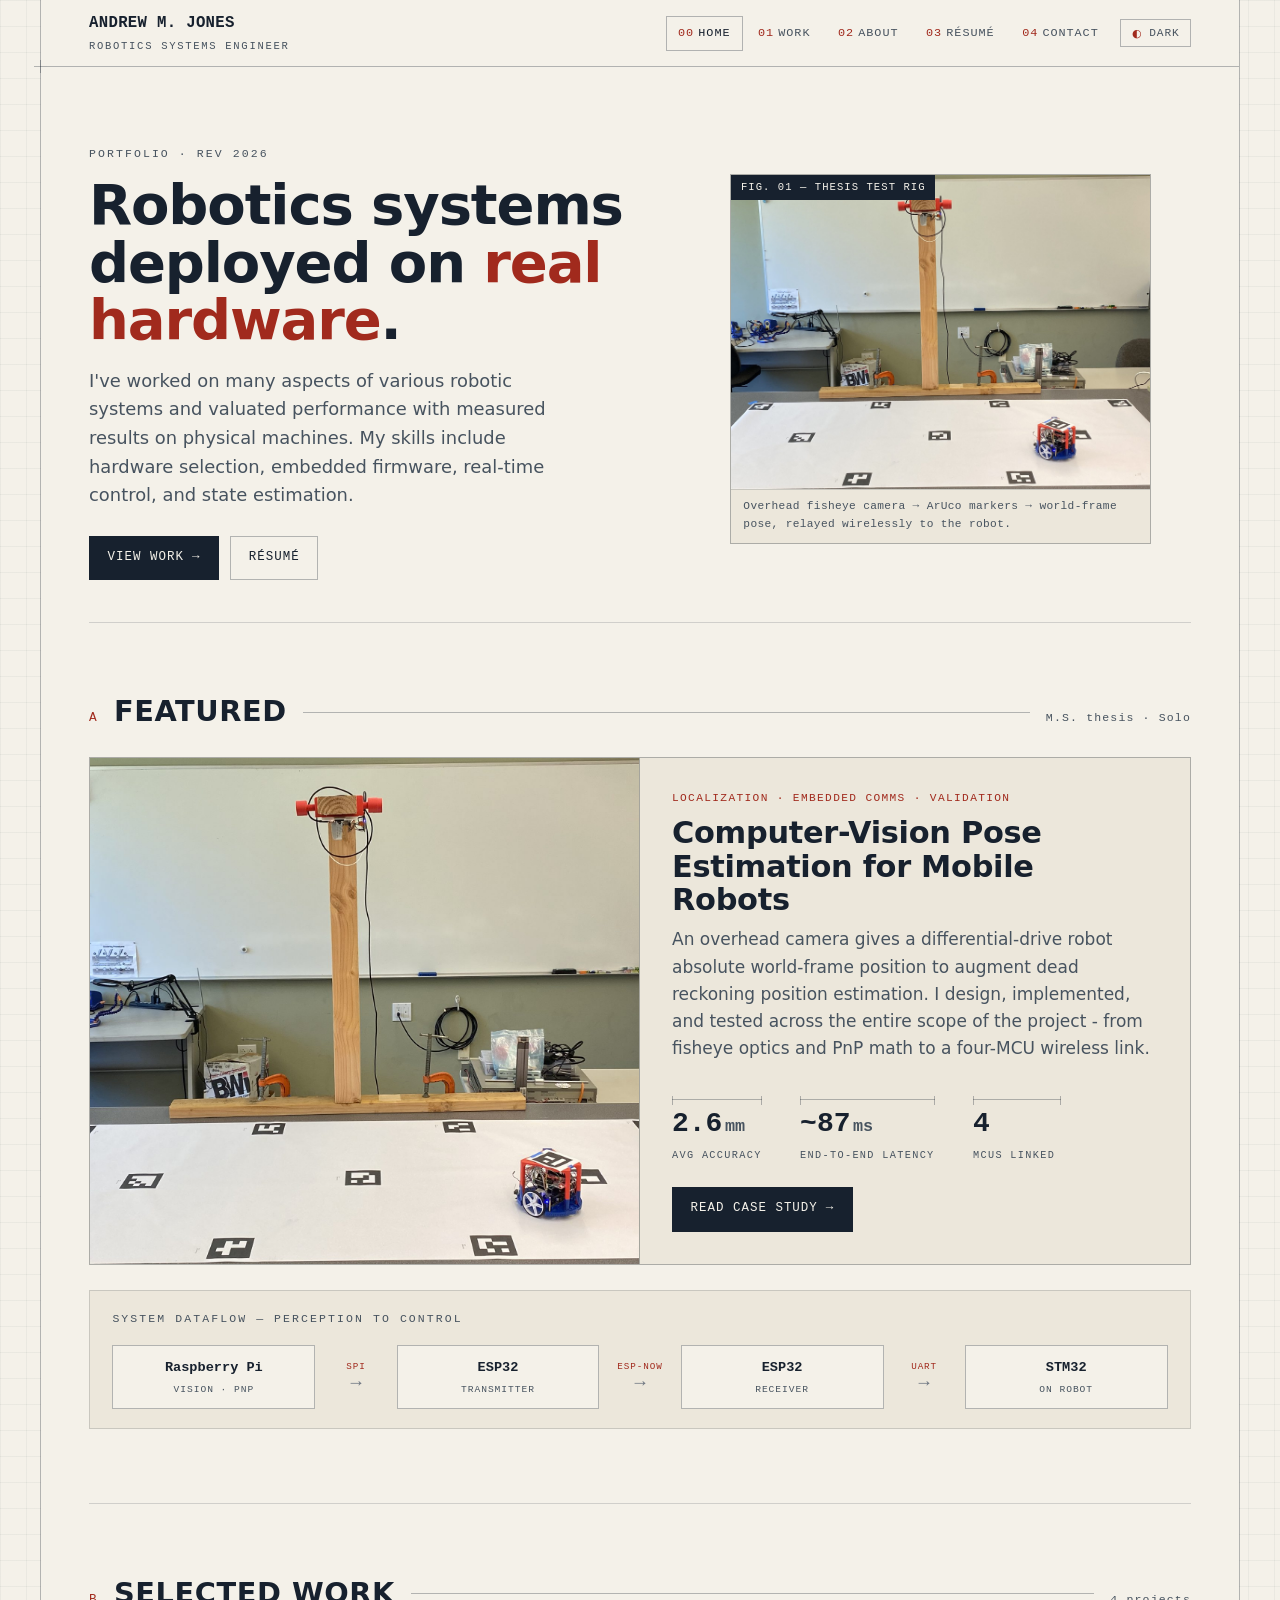
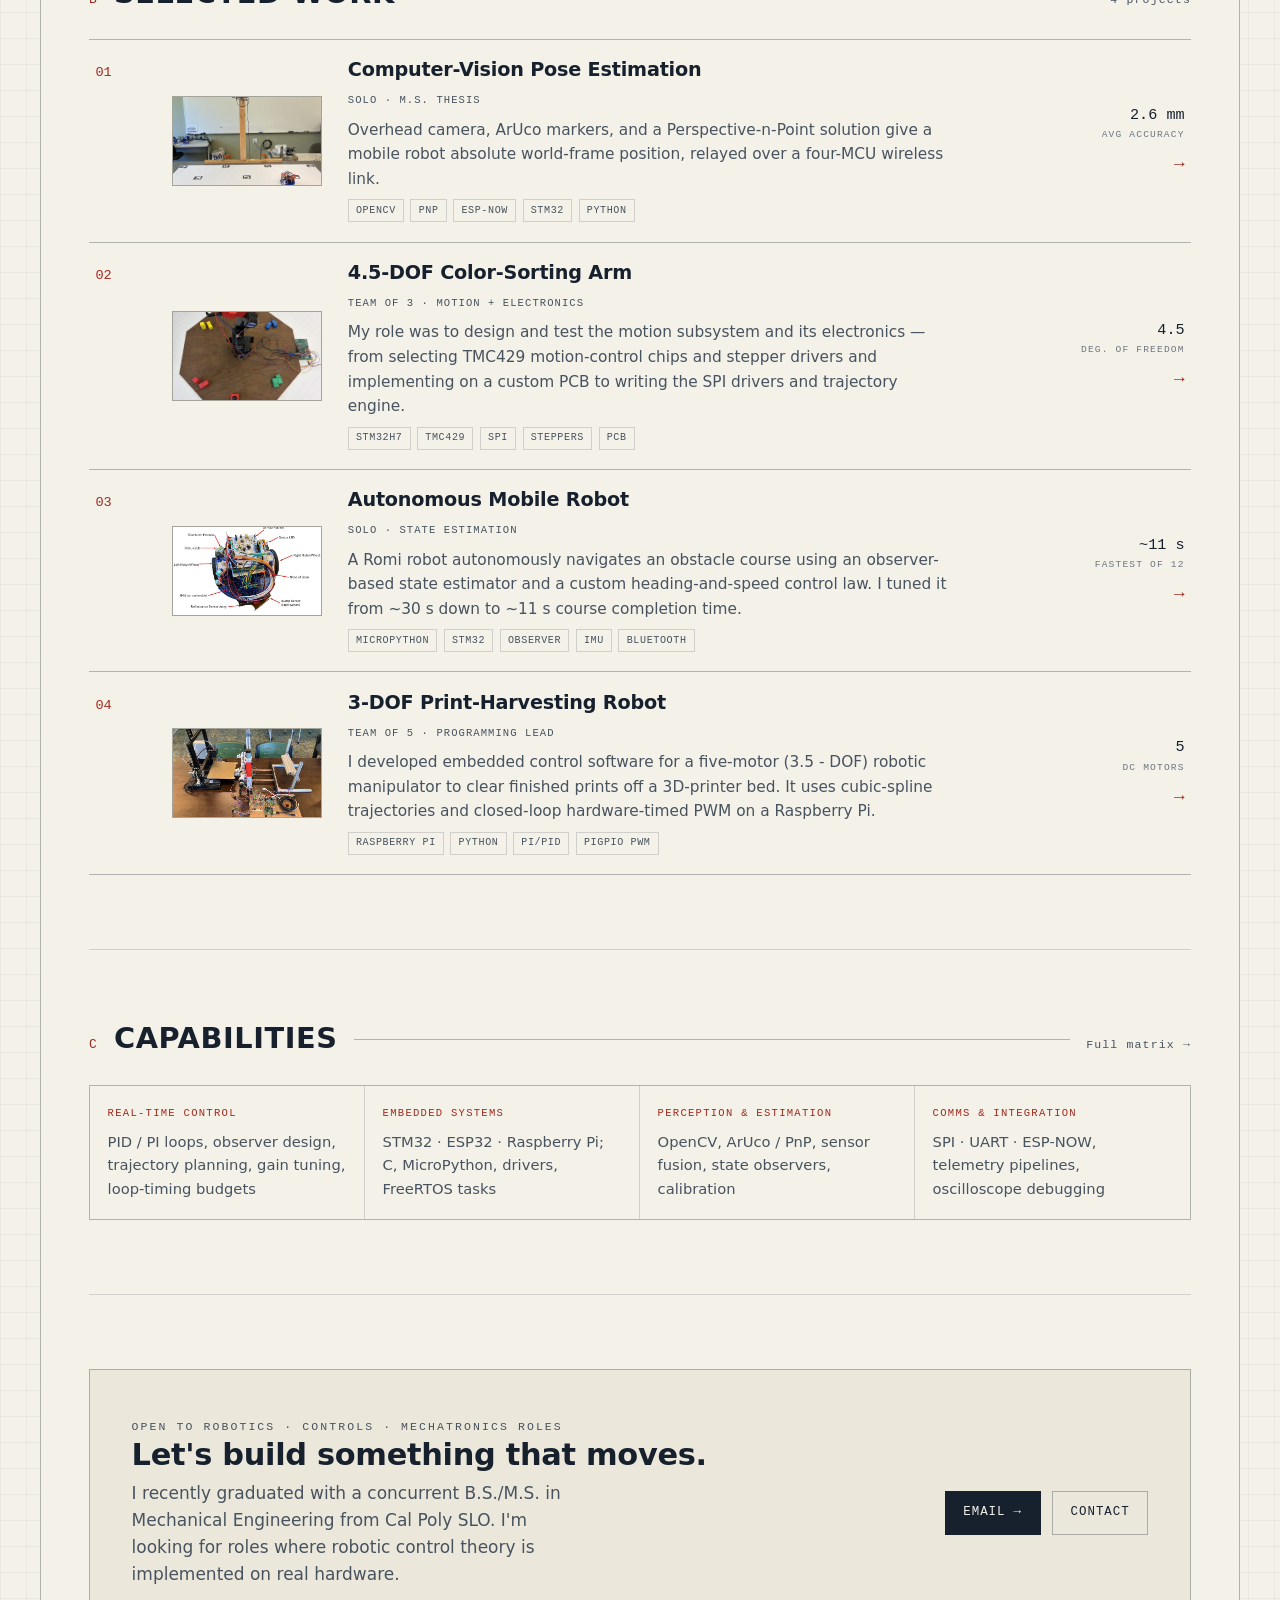
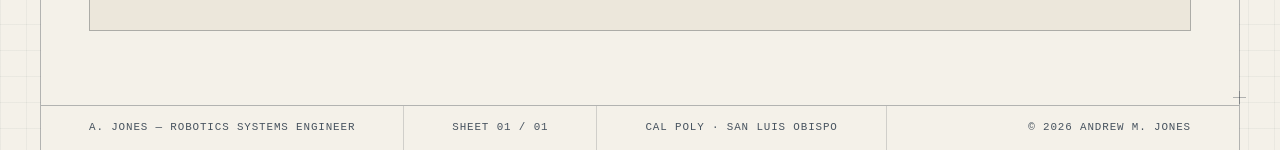
==== commit 5fc8a0ee: "Rewite index.html" ====
--- a/index.html
+++ b/index.html
@@ -47,10 +47,9 @@
         <div class="hero-grid">
           <div class="hero-copy">
             <span class="eyebrow">Portfolio · Rev 2026</span>
-            <h1 id="hero-h">Robotics systems that hold up on <span class="u">real hardware</span>.</h1>
+            <h1 id="hero-h">Robotics systems deployed on <span class="u">real hardware</span>.</h1>
             <p class="lede">
-              I work across the whole stack — embedded firmware, real-time control, state estimation, and the
-              sensing-to-actuation links between them — and I back every claim with measured results on physical machines.
+              I've worked on many aspects of various robotic systems and valuated performance with measured results on physical machines. My skills include hardware selection, embedded firmware, real-time control, and state estimation.
             </p>
             <div class="cta-row">
               <a class="btn primary" href="#work">View work <span class="arw" aria-hidden="true">→</span></a>
@@ -84,9 +83,8 @@
             <span class="role">Localization · Embedded comms · Validation</span>
             <h3>Computer-Vision Pose Estimation for Mobile Robots</h3>
             <p class="muted">
-              An overhead camera gives a differential-drive robot absolute world-frame position to replace drift-prone
-              dead reckoning — solved end to end, from fisheye optics and the PnP math to a four-MCU wireless link,
-              then validated against ground truth.
+              An overhead camera gives a differential-drive robot absolute world-frame position to augment
+              dead reckoning position estimation. I design, implemented, and tested across the entire scope of the project - from fisheye optics and PnP math to a four-MCU wireless link.
             </p>
             <div class="metrics" aria-label="Key results">
               <div class="metric"><span class="val">2.6<span class="unit">mm</span></span><span class="lbl">Avg accuracy</span></div>
@@ -143,7 +141,7 @@
             <span class="meta">
               <h3>4.5-DOF Color-Sorting Arm</h3>
               <span class="role">Team of 3 · Motion + electronics</span>
-              <p>I owned the motion subsystem and its electronics — selecting the TMC429 motion-control chips and stepper drivers, writing the SPI drivers and trajectory engine, on a custom PCB.</p>
+              <p>My role was to design and test the motion subsystem and its electronics — from selecting TMC429 motion-control chips and stepper drivers and implementing on a custom PCB to writing the SPI drivers and trajectory engine.</p>
               <span class="tags"><span>STM32H7</span><span>TMC429</span><span>SPI</span><span>Steppers</span><span>PCB</span></span>
             </span>
             <span class="go">
@@ -158,7 +156,7 @@
             <span class="meta">
               <h3>Autonomous Mobile Robot</h3>
               <span class="role">Solo · State estimation</span>
-              <p>A Romi robot runs an obstacle course on an observer-based state estimator and a custom heading-and-speed control law — tuned from ~30&nbsp;s down to ~11&nbsp;s.</p>
+              <p>A Romi robot autonomously navigates an obstacle course using an observer-based state estimator and a custom heading-and-speed control law. I tuned it from ~30&nbsp;s down to ~11&nbsp;s course completion time.</p>
               <span class="tags"><span>MicroPython</span><span>STM32</span><span>Observer</span><span>IMU</span><span>Bluetooth</span></span>
             </span>
             <span class="go">
@@ -173,7 +171,7 @@
             <span class="meta">
               <h3>3-DOF Print-Harvesting Robot</h3>
               <span class="role">Team of 5 · Programming lead</span>
-              <p>Embedded control for a five-motor manipulator that clears finished prints off a 3D-printer bed — cubic-spline trajectories and closed-loop hardware-timed PWM on a Raspberry Pi.</p>
+              <p>I developed embedded control software for a five-motor (3.5 - DOF) robotic manipulator to clear finished prints off a 3D-printer bed. It uses cubic-spline trajectories and closed-loop hardware-timed PWM on a Raspberry Pi.</p>
               <span class="tags"><span>Raspberry Pi</span><span>Python</span><span>PI/PID</span><span>pigpio PWM</span></span>
             </span>
             <span class="go">
@@ -207,7 +205,7 @@
           <div>
             <span class="eyebrow">Open to robotics · controls · mechatronics roles</span>
             <h2 id="contact-h">Let's build something that moves.</h2>
-            <p class="lede">I recently earned a concurrent B.S./M.S. in Mechanical Engineering at Cal Poly. I'm after roles where control theory meets real hardware.</p>
+            <p class="lede">I recently graduated with a concurrent B.S./M.S. in Mechanical Engineering from Cal Poly SLO. I'm looking for roles where robotic control theory is implemented on real hardware.</p>
           </div>
           <div class="cta-row">
             <a class="btn primary" href="mailto:andrewmj@outlook.com">Email <span class="arw" aria-hidden="true">→</span></a>
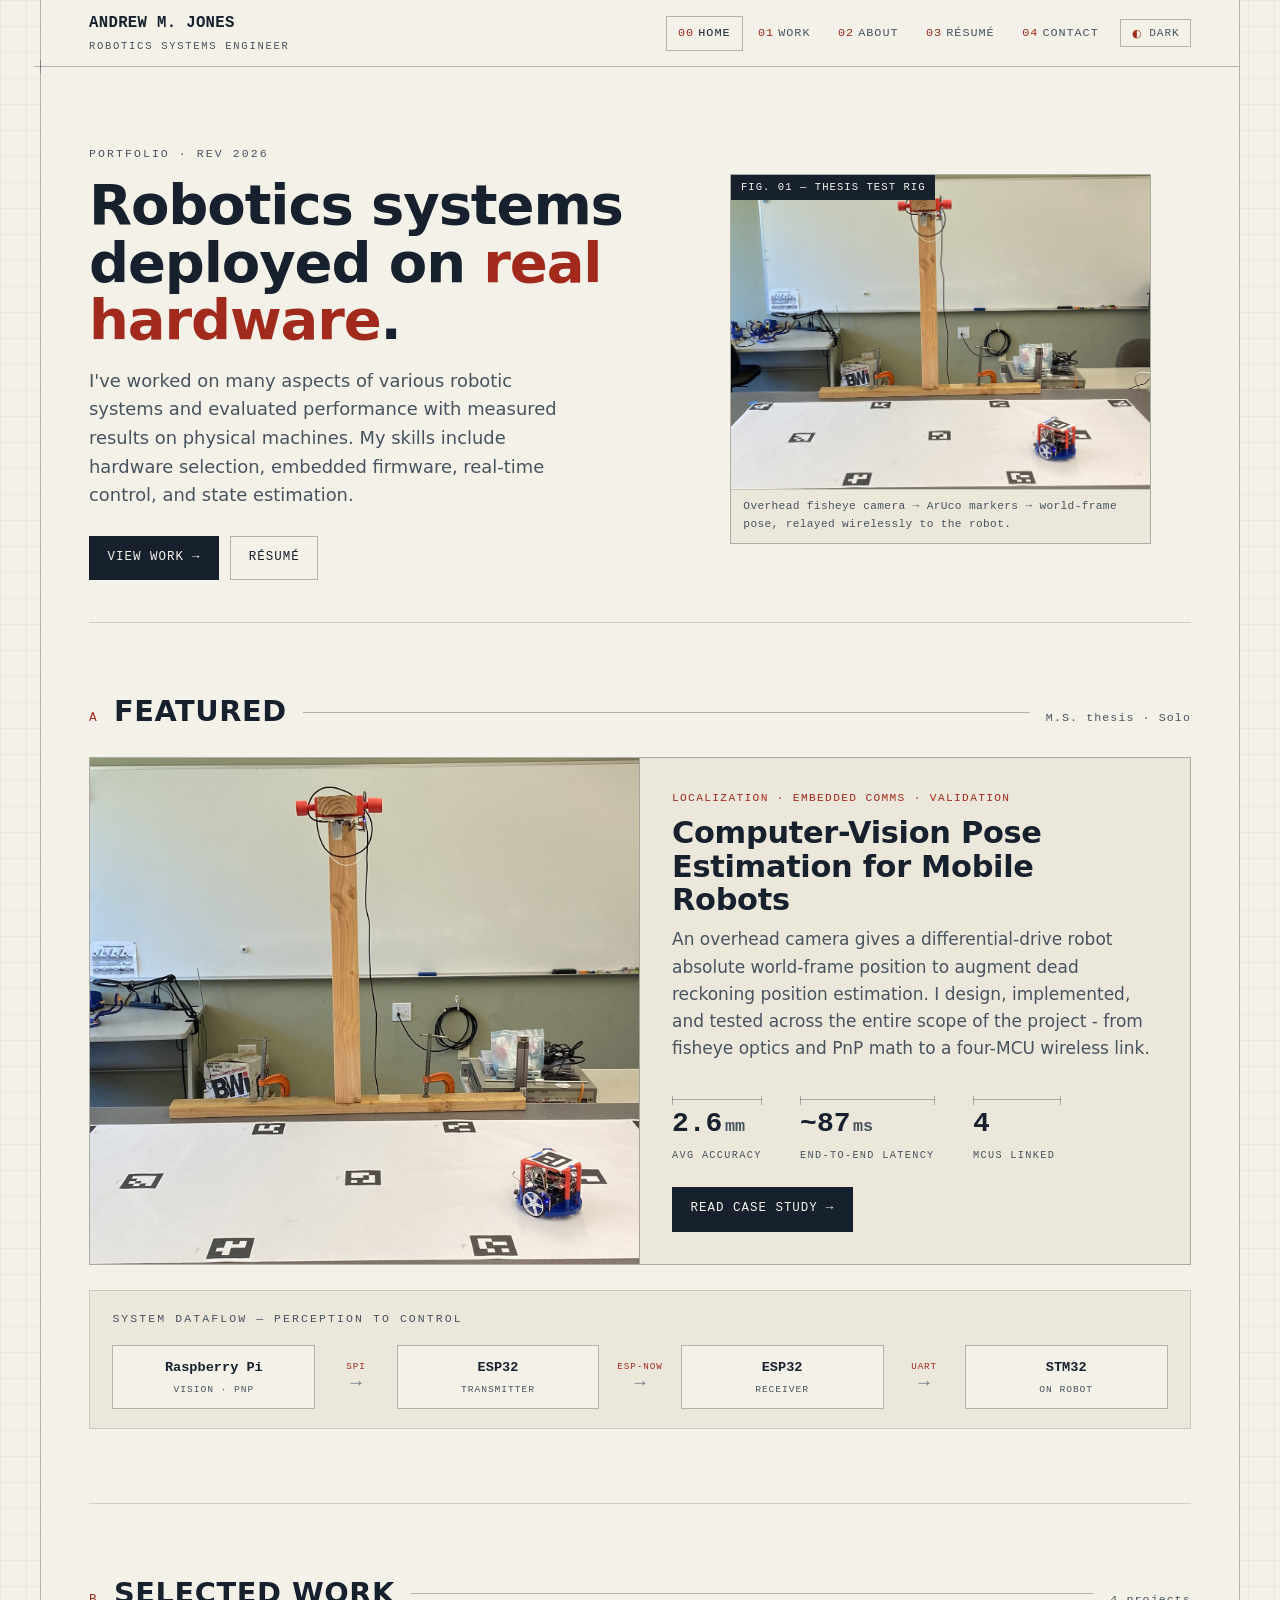
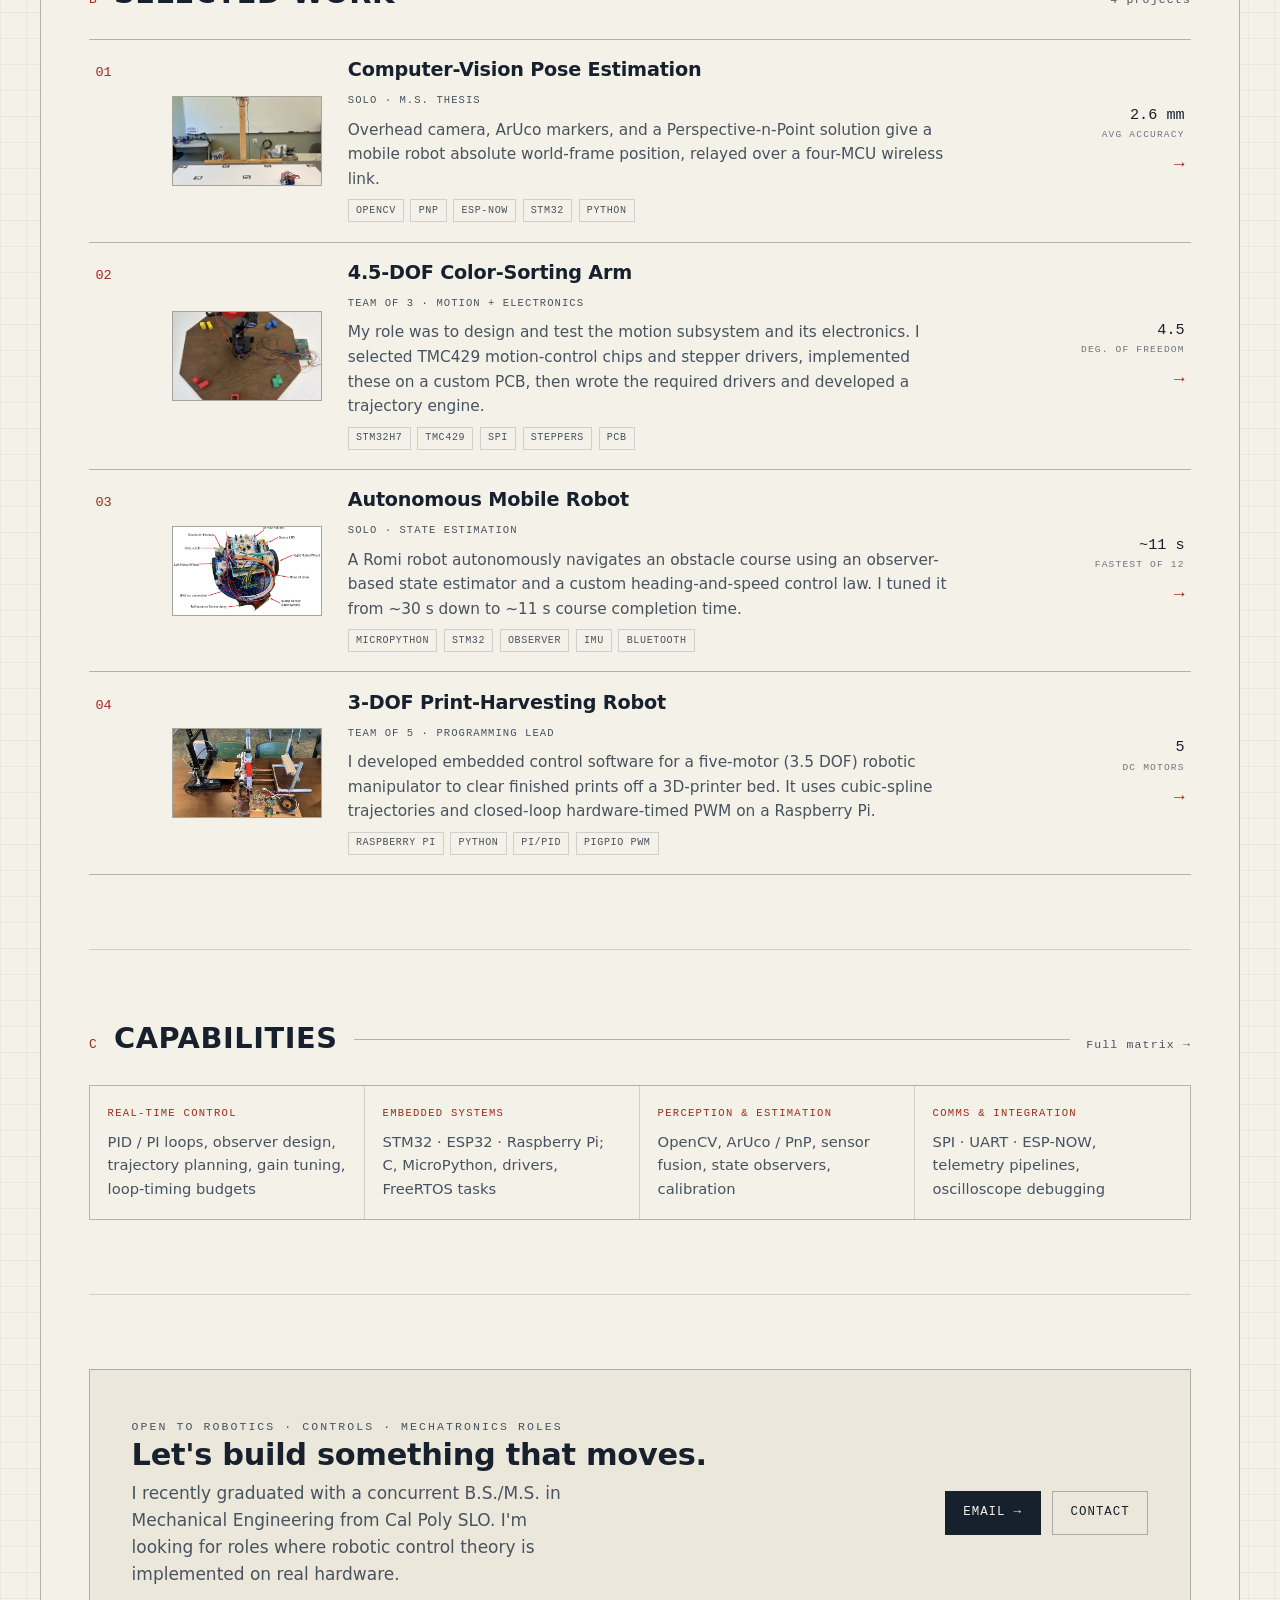
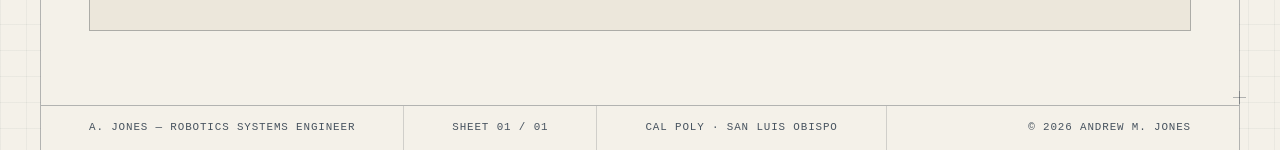
==== commit fe844fcd: "rewrote arm and thesis pages" ====
--- a/index.html
+++ b/index.html
@@ -49,7 +49,7 @@
             <span class="eyebrow">Portfolio · Rev 2026</span>
             <h1 id="hero-h">Robotics systems deployed on <span class="u">real hardware</span>.</h1>
             <p class="lede">
-              I've worked on many aspects of various robotic systems and valuated performance with measured results on physical machines. My skills include hardware selection, embedded firmware, real-time control, and state estimation.
+              I've worked on many aspects of various robotic systems and evaluated performance with measured results on physical machines. My skills include hardware selection, embedded firmware, real-time control, and state estimation.
             </p>
             <div class="cta-row">
               <a class="btn primary" href="#work">View work <span class="arw" aria-hidden="true">→</span></a>
@@ -141,7 +141,7 @@
             <span class="meta">
               <h3>4.5-DOF Color-Sorting Arm</h3>
               <span class="role">Team of 3 · Motion + electronics</span>
-              <p>My role was to design and test the motion subsystem and its electronics — from selecting TMC429 motion-control chips and stepper drivers and implementing on a custom PCB to writing the SPI drivers and trajectory engine.</p>
+              <p>My role was to design and test the motion subsystem and its electronics. I selected TMC429 motion-control chips and stepper drivers, implemented these on a custom PCB, then wrote the required drivers and developed a trajectory engine.</p>
               <span class="tags"><span>STM32H7</span><span>TMC429</span><span>SPI</span><span>Steppers</span><span>PCB</span></span>
             </span>
             <span class="go">
@@ -171,7 +171,7 @@
             <span class="meta">
               <h3>3-DOF Print-Harvesting Robot</h3>
               <span class="role">Team of 5 · Programming lead</span>
-              <p>I developed embedded control software for a five-motor (3.5 - DOF) robotic manipulator to clear finished prints off a 3D-printer bed. It uses cubic-spline trajectories and closed-loop hardware-timed PWM on a Raspberry Pi.</p>
+              <p>I developed embedded control software for a five-motor (3.5 DOF) robotic manipulator to clear finished prints off a 3D-printer bed. It uses cubic-spline trajectories and closed-loop hardware-timed PWM on a Raspberry Pi.</p>
               <span class="tags"><span>Raspberry Pi</span><span>Python</span><span>PI/PID</span><span>pigpio PWM</span></span>
             </span>
             <span class="go">
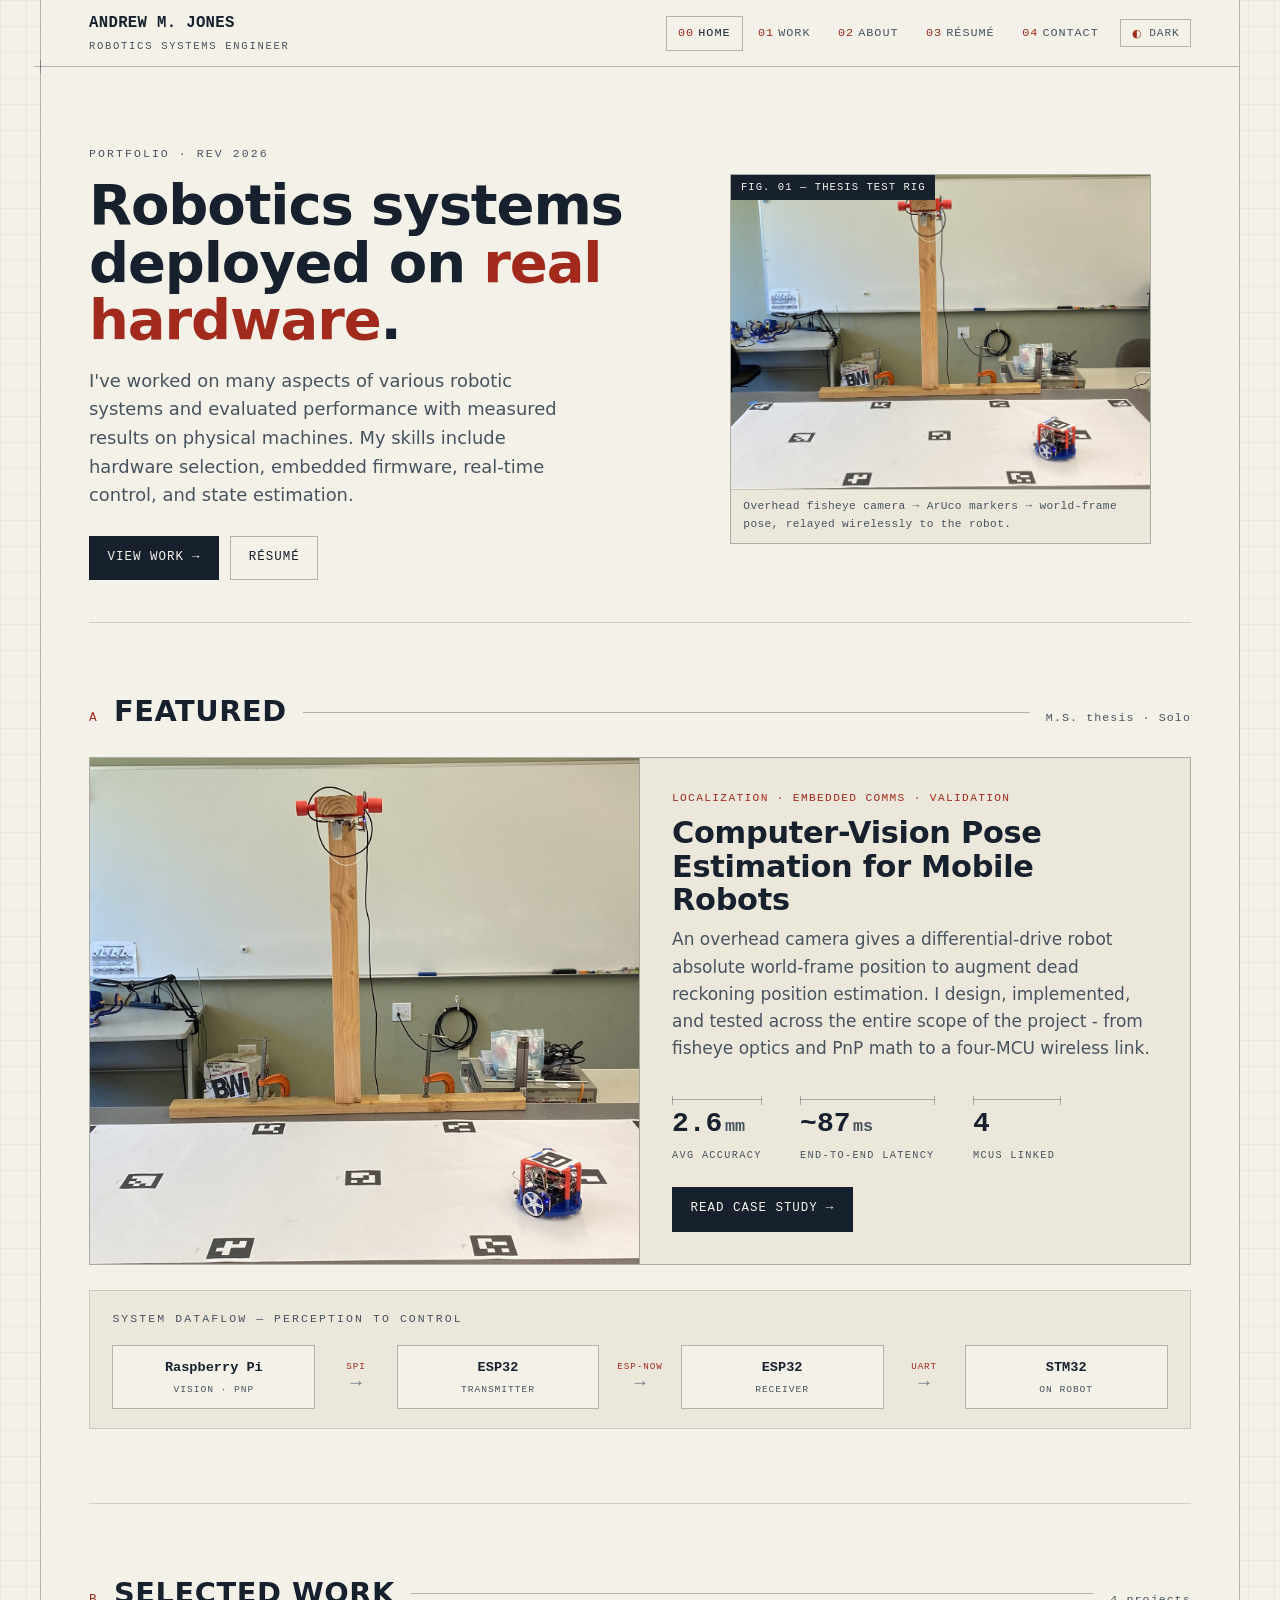
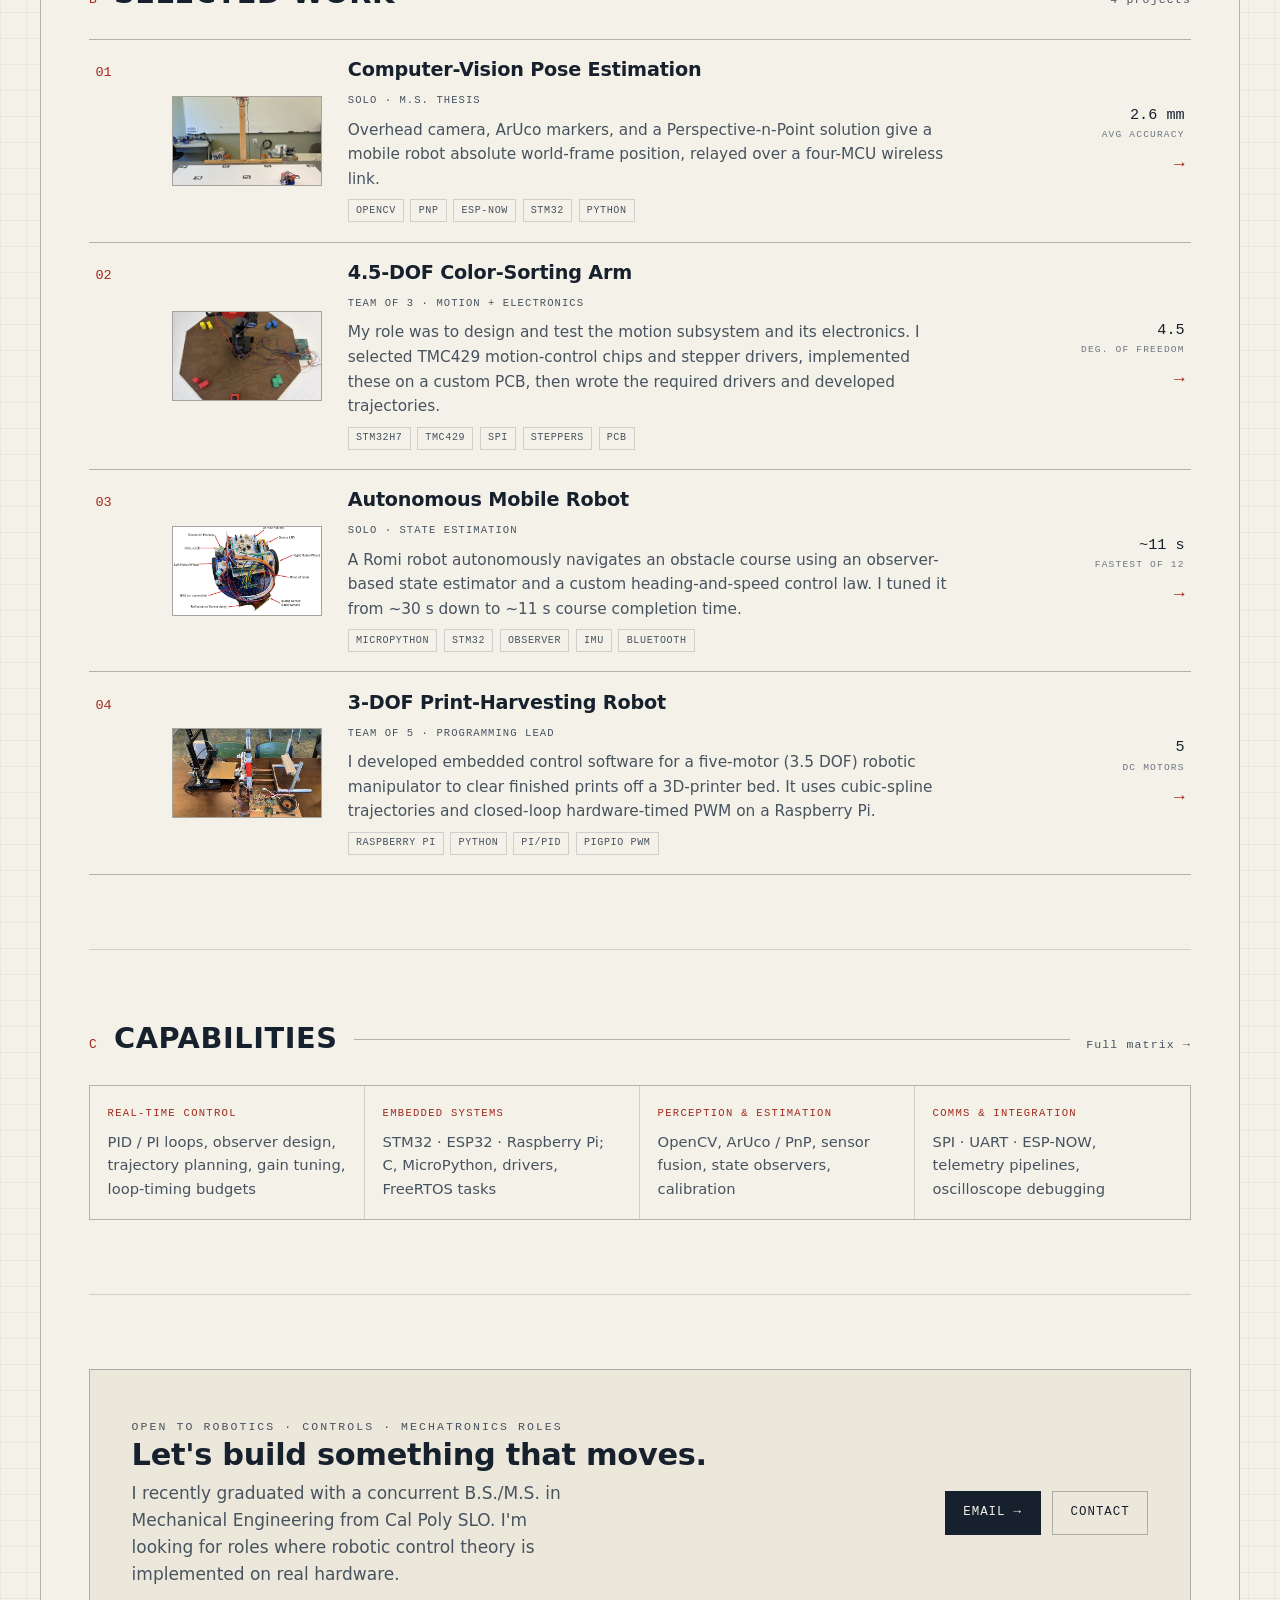
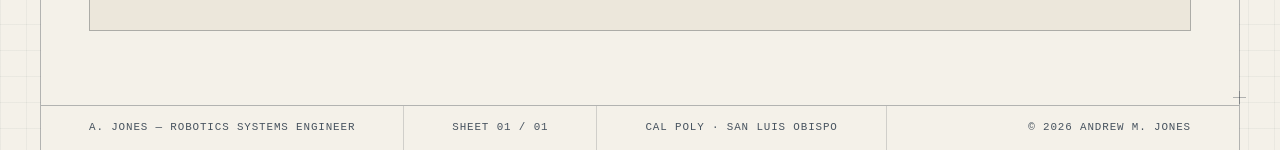
==== commit 6cd5a8be: "finished human edits and added agent instructions" ====
--- a/index.html
+++ b/index.html
@@ -141,7 +141,7 @@
             <span class="meta">
               <h3>4.5-DOF Color-Sorting Arm</h3>
               <span class="role">Team of 3 · Motion + electronics</span>
-              <p>My role was to design and test the motion subsystem and its electronics. I selected TMC429 motion-control chips and stepper drivers, implemented these on a custom PCB, then wrote the required drivers and developed a trajectory engine.</p>
+              <p>My role was to design and test the motion subsystem and its electronics. I selected TMC429 motion-control chips and stepper drivers, implemented these on a custom PCB, then wrote the required drivers and developed trajectories.</p>
               <span class="tags"><span>STM32H7</span><span>TMC429</span><span>SPI</span><span>Steppers</span><span>PCB</span></span>
             </span>
             <span class="go">
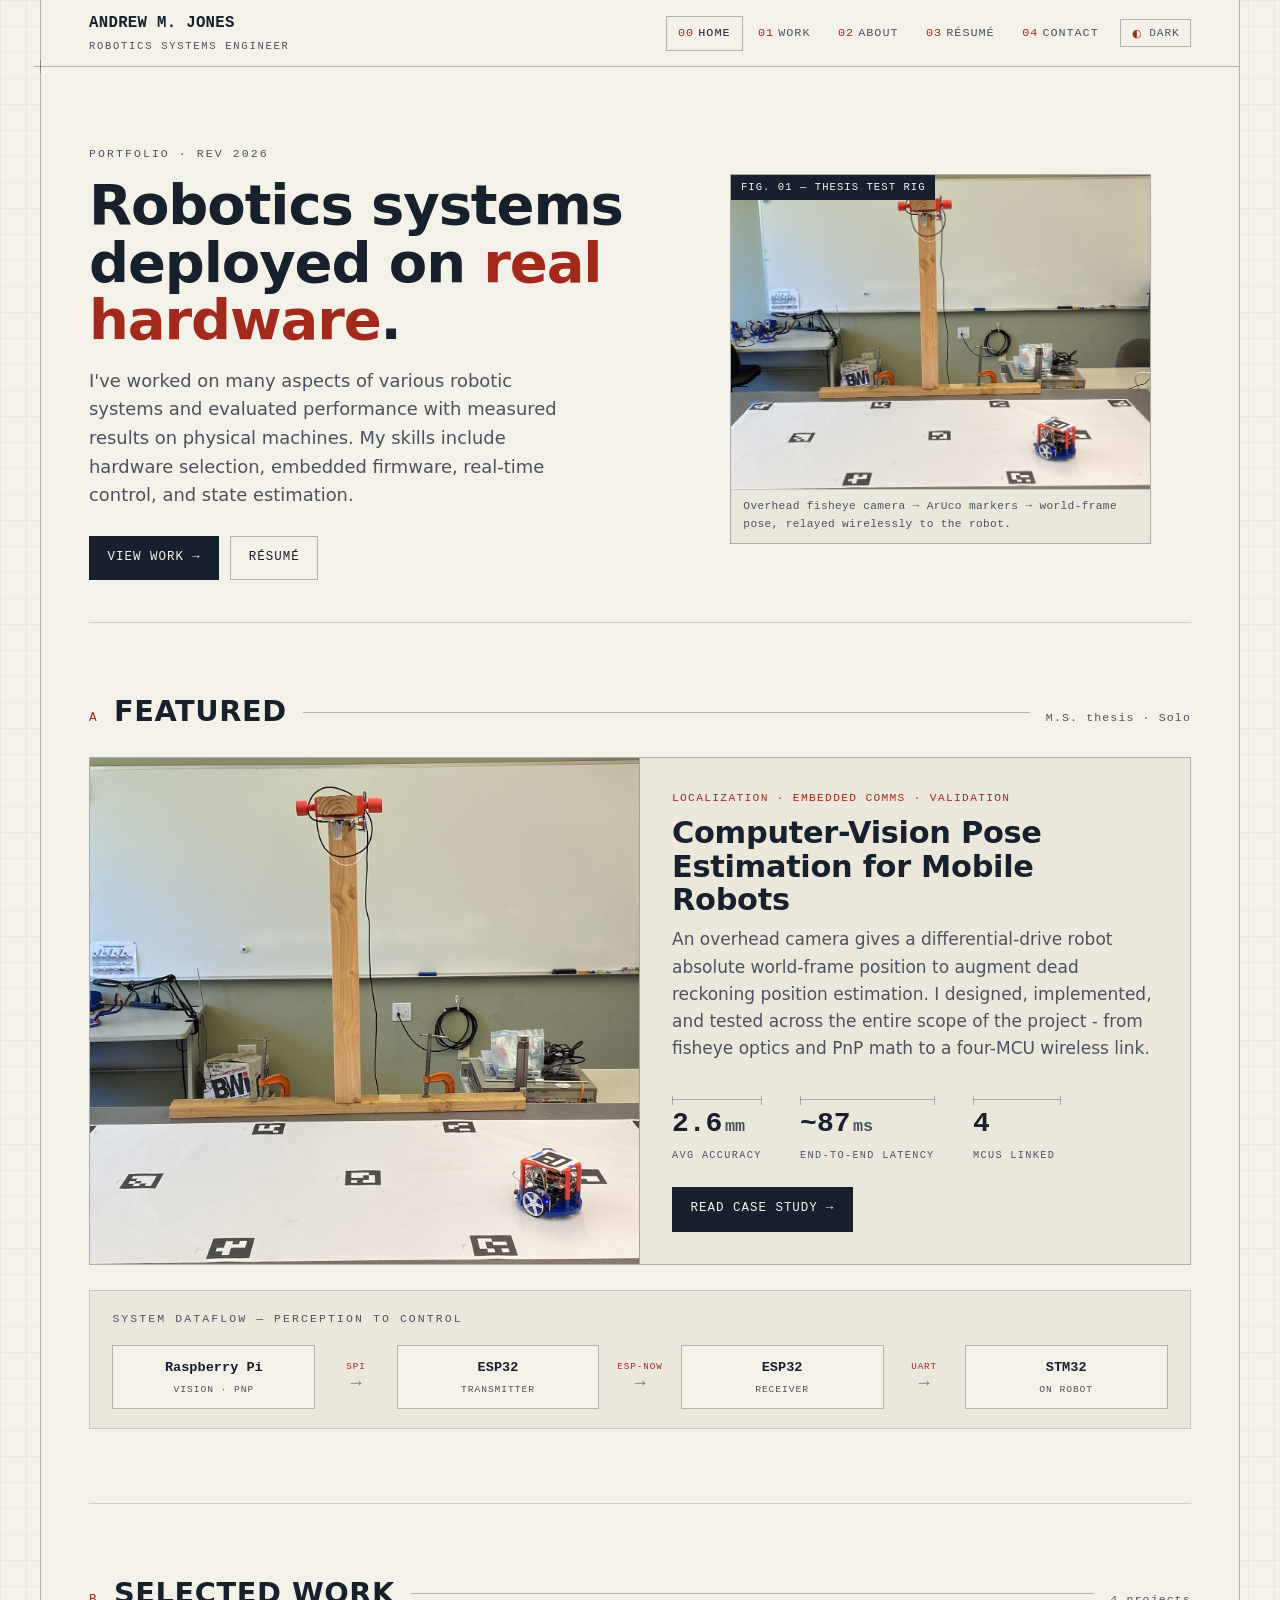
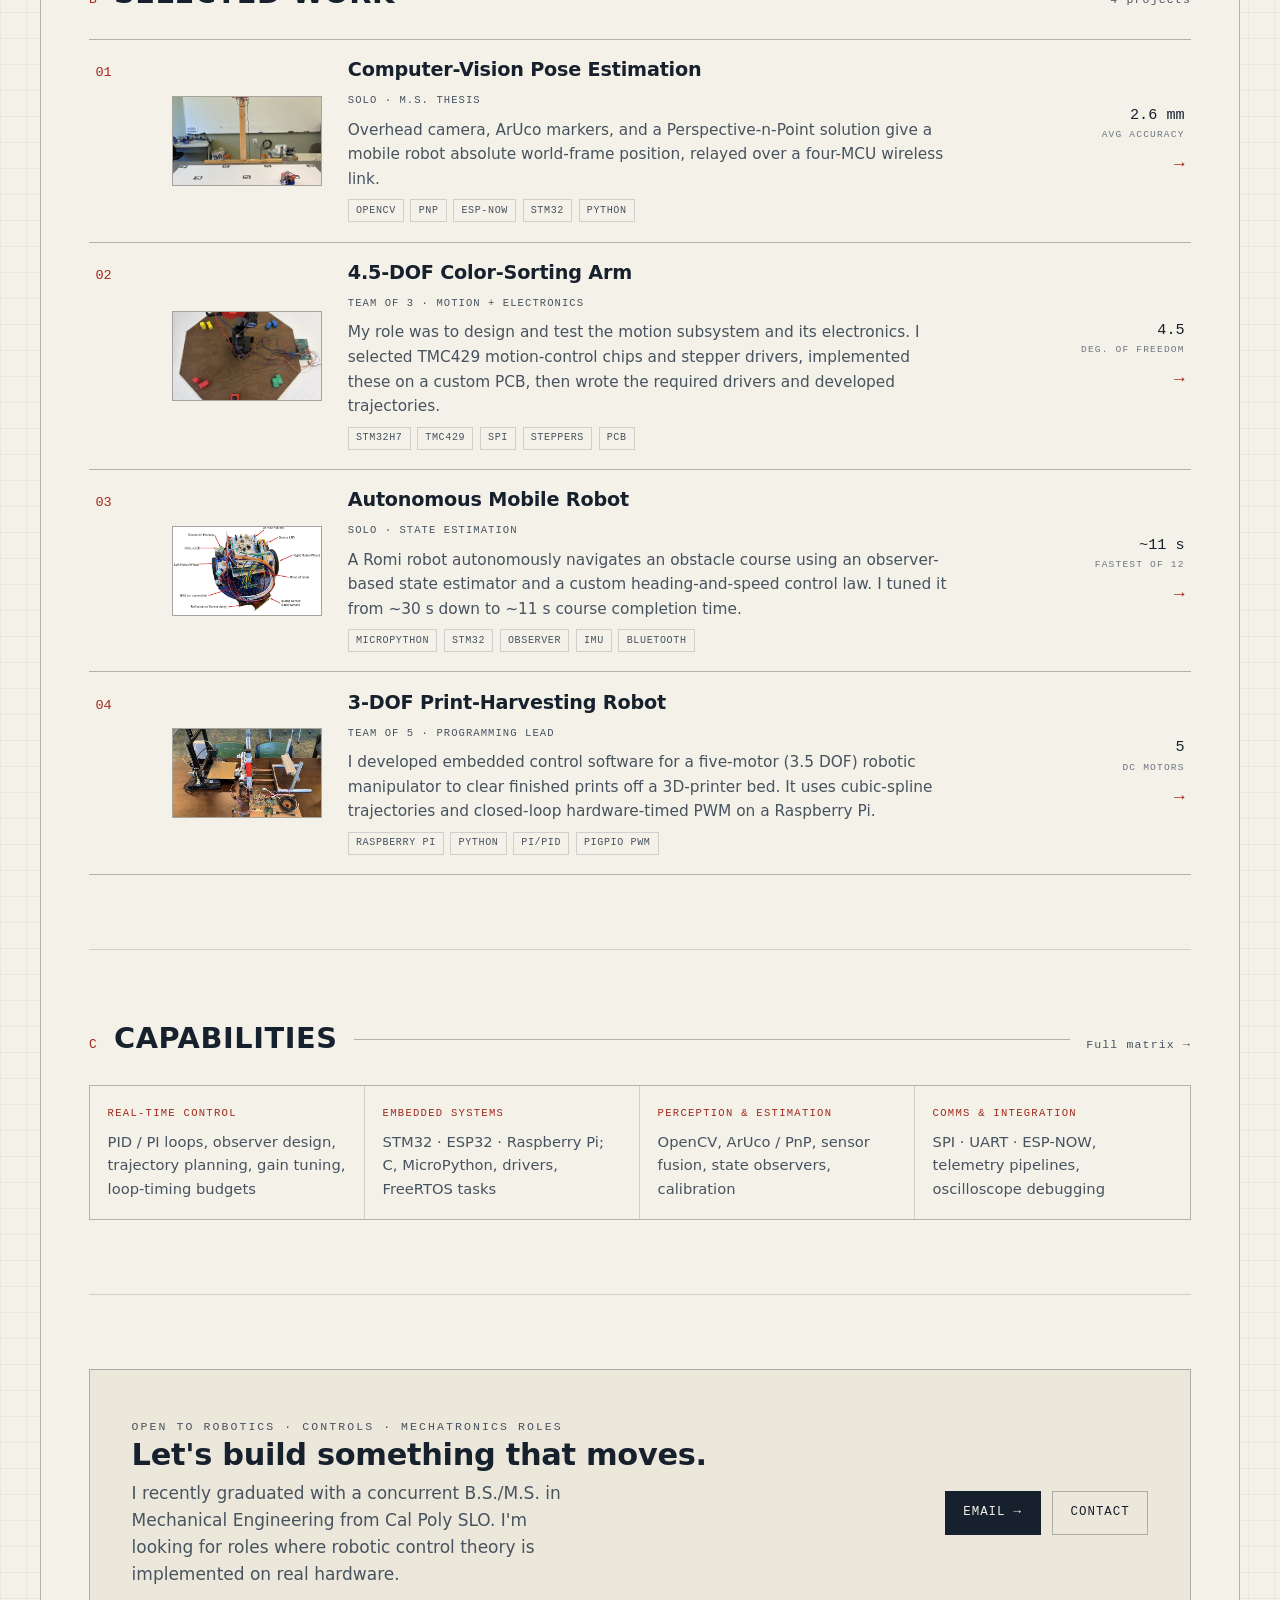
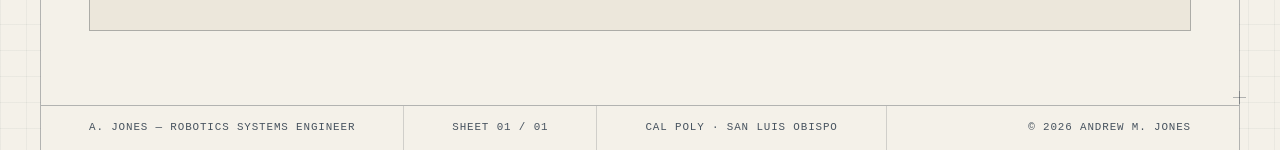
==== commit 7167a590: "final edits" ====
--- a/index.html
+++ b/index.html
@@ -84,7 +84,7 @@
             <h3>Computer-Vision Pose Estimation for Mobile Robots</h3>
             <p class="muted">
               An overhead camera gives a differential-drive robot absolute world-frame position to augment
-              dead reckoning position estimation. I design, implemented, and tested across the entire scope of the project - from fisheye optics and PnP math to a four-MCU wireless link.
+              dead reckoning position estimation. I designed, implemented, and tested across the entire scope of the project - from fisheye optics and PnP math to a four-MCU wireless link.
             </p>
             <div class="metrics" aria-label="Key results">
               <div class="metric"><span class="val">2.6<span class="unit">mm</span></span><span class="lbl">Avg accuracy</span></div>
--- a/assets/css/site.css
+++ b/assets/css/site.css
@@ -213,6 +213,35 @@
   padding: 0.55rem 0.75rem; border-top: 1px solid var(--line); letter-spacing: 0.03em;
 }
 
+/* ---- Figure lightbox (click a figure to enlarge) -------------------------- */
+.zoomable { cursor: zoom-in; }
+.lightbox {
+  position: fixed; inset: 0; z-index: 1000;
+  display: flex; align-items: center; justify-content: center;
+  padding: clamp(1.4rem, 5vw, 3.5rem);
+  background: rgba(23, 33, 46, 0.82);
+  -webkit-backdrop-filter: blur(2px);
+  backdrop-filter: blur(2px);
+}
+.lightbox .lightbox-img {
+  max-width: 100%; max-height: 100%; width: auto; height: auto;
+  object-fit: contain;
+  background: #fff;   /* keeps transparent SVG plots legible */
+  cursor: default;
+}
+.lightbox-close {
+  position: fixed;
+  top: clamp(0.6rem, 2.2vw, 1.3rem);
+  right: clamp(0.6rem, 2.2vw, 1.3rem);
+  width: 2.5rem; height: 2.5rem;
+  display: flex; align-items: center; justify-content: center;
+  font-family: var(--font-mono); font-size: 1.5rem; line-height: 1;
+  color: #fff; background: rgba(23, 33, 46, 0.6);
+  border: 1px solid rgba(255, 255, 255, 0.55);
+  cursor: pointer; transition: background 0.15s, border-color 0.15s;
+}
+.lightbox-close:hover { background: var(--accent); border-color: var(--accent); }
+
 /* ---- Dimension / metric callouts ------------------------------------------ */
 .metrics { display: flex; flex-wrap: wrap; gap: clamp(1.2rem, 4vw, 2.4rem); }
 .metric { position: relative; padding-top: 0.6rem; border-top: 1px solid var(--line-2); min-width: 88px; }
